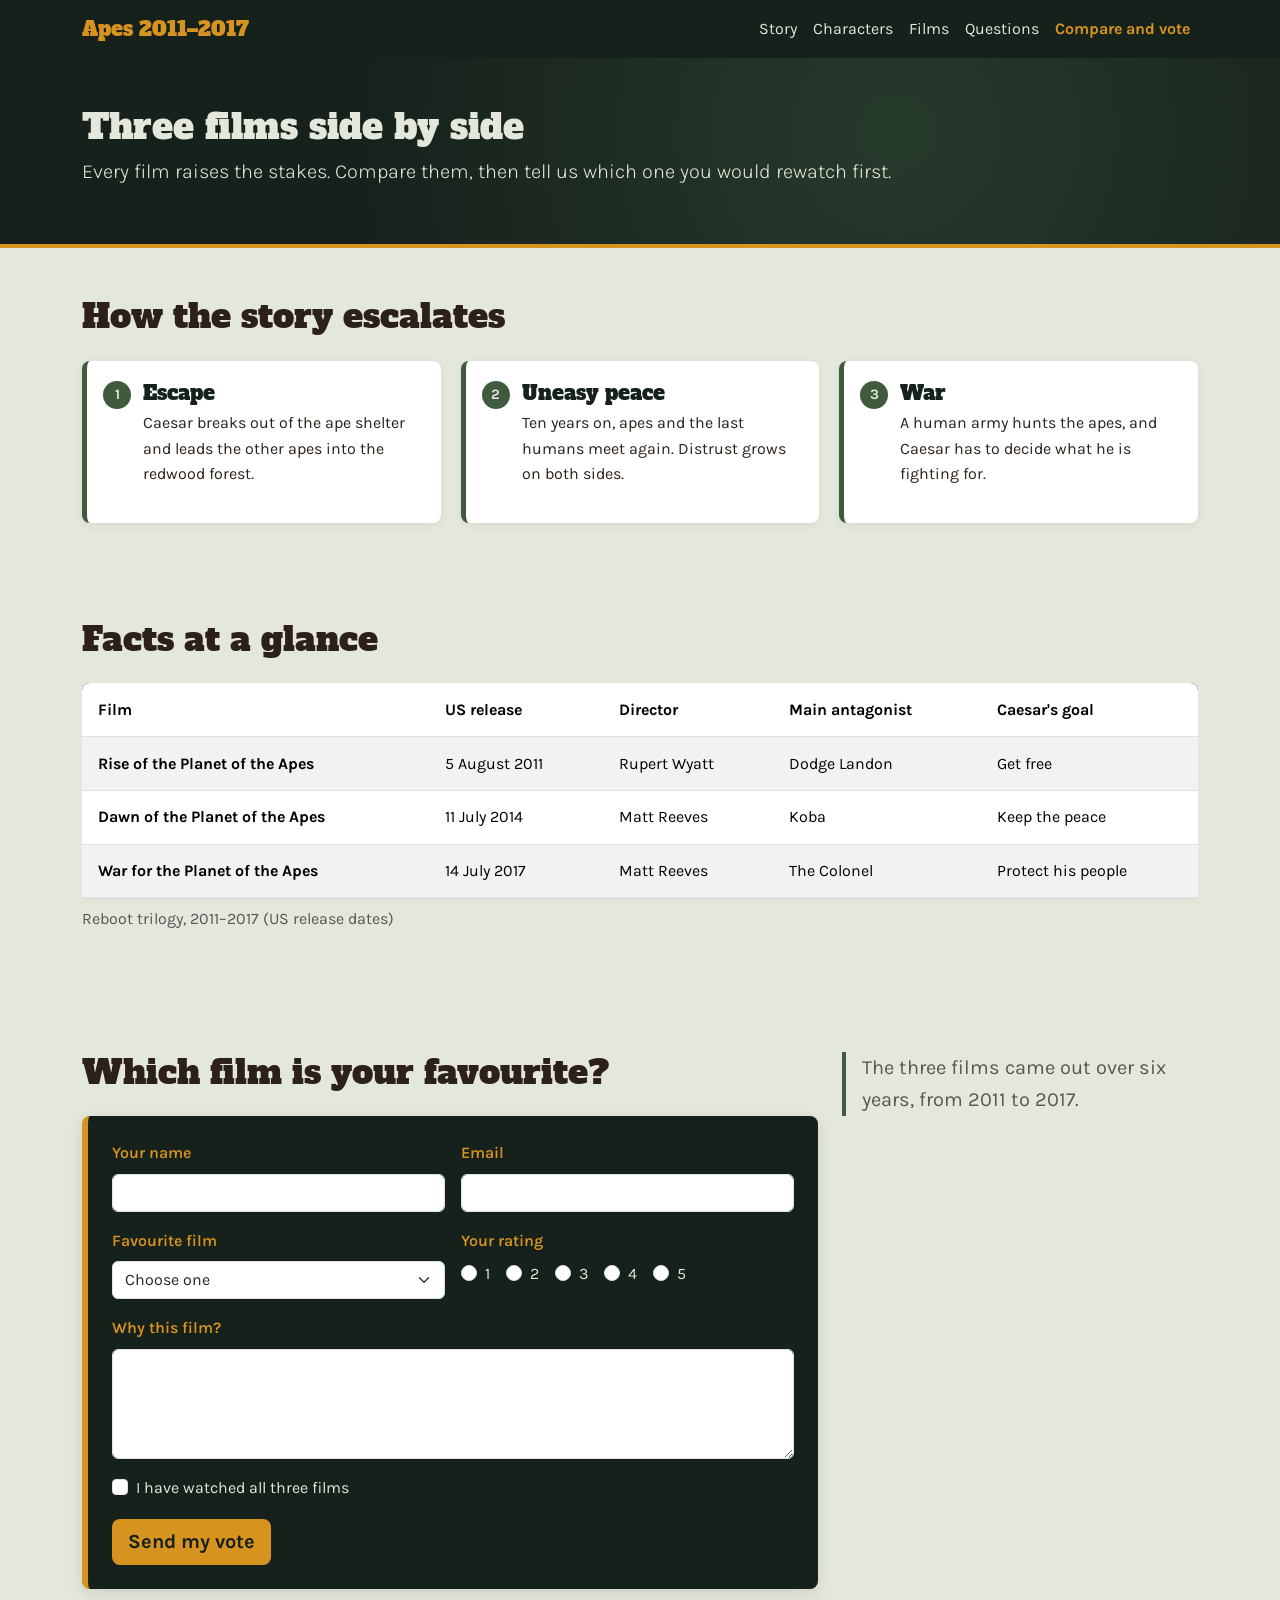
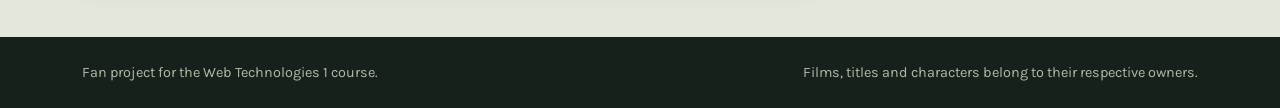
==== compare.html @ 51d6c403 "Add files via upload" ====
<!DOCTYPE html>
<html lang="en">
<head>
  <meta charset="UTF-8">
  <meta name="viewport" content="width=device-width, initial-scale=1">
  <title>Compare the films and vote | Apes 2011–2017</title>

  <link rel="preconnect" href="https://fonts.googleapis.com">
  <link rel="preconnect" href="https://fonts.gstatic.com" crossorigin>
  <link href="https://fonts.googleapis.com/css2?family=Alfa+Slab+One&family=Karla:wght@400;700&display=swap" rel="stylesheet">

  <link rel="stylesheet" href="https://cdn.jsdelivr.net/npm/bootstrap@5.3.8/dist/css/bootstrap.min.css">
  <link rel="stylesheet" href="style.css">
</head>
<body>

  <nav class="navbar navbar-expand-lg navbar-dark site-nav sticky-top">
    <div class="container">
      <a class="navbar-brand brand" href="index.html">Apes 2011–2017</a>
      <button class="navbar-toggler" type="button" data-bs-toggle="collapse" data-bs-target="#menu" aria-controls="menu" aria-expanded="false" aria-label="Open menu">
        <span class="navbar-toggler-icon"></span>
      </button>
      <div class="collapse navbar-collapse" id="menu">
        <ul class="navbar-nav ms-auto">
          <li class="nav-item"  ><a class="nav-link" href="index.html#story">Story</a></li>
          <li class="nav-item"><a class="nav-link" href="index.html#cast">Characters</a></li>
          <li class="nav-item"><a class="nav-link" href="index.html#films">Films</a></li>
          <li class="nav-item"><a class="nav-link" href="index.html#faq">Questions</a></li>
          <li class="nav-item"><a class="nav-link active" href="compare.html" aria-current="page">Compare and vote</a></li>
        </ul>
      </div>
    </div>
  </nav>

  <header class="page-head">
    <div class="container">
      <h1 class="page-title">Three films side by side</h1>
      <p class="lead mb-0">Every film raises the stakes. Compare them, then tell us which one you would rewatch first.</p>
    </div>
  </header>

  <main>
    <section class="py-5" id="escalation">
      <div class="container">
        <h2 class="section-title">How the story escalates</h2>
        <ol class="path">
          <li class="path-step">
            <h3 class="path-name">Escape</h3>
            <p>Caesar breaks out of the ape shelter and leads the other apes into the redwood forest.</p>
          </li>
          <li class="path-step">
            <h3 class="path-name">Uneasy peace</h3>
            <p>Ten years on, apes and the last humans meet again. Distrust grows on both sides.</p>
          </li>
          <li class="path-step">
            <h3 class="path-name">War</h3>
            <p>A human army hunts the apes, and Caesar has to decide what he is fighting for.</p>
          </li>
        </ol>
      </div>
    </section>

    <section class="py-5 table-section" id="facts">
      <div class="container">
        <h2 class="section-title">Facts at a glance</h2>
        <div class="table-responsive">
          <table class="table table-striped align-middle film-table">
            <caption>Reboot trilogy, 2011–2017 (US release dates)</caption>
            <thead>
              <tr>
                <th scope="col">Film</th>
                <th scope="col">US release</th>
                <th scope="col">Director</th>
                <th scope="col">Main antagonist</th>
                <th scope="col">Caesar's goal</th>
              </tr>
            </thead>
            <tbody>
              <tr>
                <th scope="row">Rise of the Planet of the Apes</th>
                <td>5 August 2011</td>
                <td>Rupert Wyatt</td>
                <td>Dodge Landon</td>
                <td>Get free</td>
              </tr>
              <tr>
                <th scope="row">Dawn of the Planet of the Apes</th>
                <td>11 July 2014</td>
                <td>Matt Reeves</td>
                <td>Koba</td>
                <td>Keep the peace</td>
              </tr>
              <tr>
                <th scope="row">War for the Planet of the Apes</th>
                <td>14 July 2017</td>
                <td>Matt Reeves</td>
                <td>The Colonel</td>
                <td>Protect his people</td>
              </tr>
            </tbody>
          </table>
        </div>
      </div>
    </section>

    <section class="py-5" id="vote">
      <div class="container">
        <div class="row">
          <div class="col-12 col-lg-8">
            <h2 class="section-title">Which film is your favourite?</h2>
            <form class="vote-form p-4" action="#" method="get">
              <div class="row g-3">
                <div class="col-12 col-md-6">
                  <label class="form-label" for="name">Your name</label>
                  <input class="form-control" type="text" id="name" name="name" required>
                </div>
                <div class="col-12 col-md-6">
                  <label class="form-label" for="email">Email</label>
                  <input class="form-control" type="email" id="email" name="email" required>
                </div>
                <div class="col-12 col-md-6">
                  <label class="form-label" for="film">Favourite film</label>
                  <select class="form-select" id="film" name="film" required>
                    <option value="" selected disabled>Choose one</option>
                    <option>Rise of the Planet of the Apes</option>
                    <option>Dawn of the Planet of the Apes</option>
                    <option>War for the Planet of the Apes</option>
                  </select>
                </div>
                <div class="col-12 col-md-6">
                  <span class="form-label d-block">Your rating</span>
                  <div class="d-flex flex-wrap gap-3">
                    <div class="form-check"><input class="form-check-input" type="radio" name="rating" id="r1" value="1" required><label class="form-check-label" for="r1">1</label></div>
                    <div class="form-check"><input class="form-check-input" type="radio" name="rating" id="r2" value="2"><label class="form-check-label" for="r2">2</label></div>
                    <div class="form-check"><input class="form-check-input" type="radio" name="rating" id="r3" value="3"><label class="form-check-label" for="r3">3</label></div>
                    <div class="form-check"><input class="form-check-input" type="radio" name="rating" id="r4" value="4"><label class="form-check-label" for="r4">4</label></div>
                    <div class="form-check"><input class="form-check-input" type="radio" name="rating" id="r5" value="5"><label class="form-check-label" for="r5">5</label></div>
                  </div>
                </div>
                <div class="col-12">
                  <label class="form-label" for="comment">Why this film?</label>
                  <textarea class="form-control" id="comment" name="comment" rows="4"></textarea>
                </div>
                <div class="col-12">
                  <div class="form-check">
                    <input class="form-check-input" type="checkbox" id="seen" name="seen" required>
                    <label class="form-check-label" for="seen">I have watched all three films</label>
                  </div>
                </div>
                <div class="col-12">
                  <button class="btn btn-ember btn-lg" type="submit">Send my vote</button>
                </div>
              </div>
            </form>
          </div>
          <div class="col-lg-4 d-none d-lg-block">
            <p class="pullquote">The three films came out over six years, from 2011 to 2017.</p>
          </div>
        </div>
      </div>
    </section>
  </main>

  <footer class="site-footer py-4">
    <div class="container d-flex flex-column flex-md-row justify-content-between gap-2">
      <span>Fan project for the Web Technologies 1 course.</span>
      <span>Films, titles and characters belong to their respective owners.</span>
    </div>
  </footer>

  <script src="https://cdn.jsdelivr.net/npm/bootstrap@5.3.8/dist/js/bootstrap.bundle.min.js"></script>
</body>
</html>
---- style.css ----
:root {
  --forest: #16211b;
  --moss: #3f5a3c;
  --fog: #e4e7dc;
  --bark: #2b2118;
  --amber: #d6931f;
  --eye-green: #8fb339;
  --ash: #55594f;
  --nav-height: 4rem;

}

html {
  scroll-padding-top: var(--nav-height);
}

body {
  font-family: "Karla", sans-serif;
  background: var(--fog);
  color: var(--bark);
  line-height: 1.6;
} 

h1, h2, h3, .brand {
  font-family: "Alfa Slab One", serif;
  font-weight: 400;
}

img { max-width: 100%; height: auto; }

.section-title {
  font-size: 1.75rem;
  margin-bottom: 1.5rem;
}

.site-nav { background: var(--forest); }
.site-nav .brand { color: var(--amber); font-size: 1.25rem; }
.site-nav .nav-link { color: var(--fog); }
.site-nav .nav-link:hover { color: var(--amber); }
.site-nav .nav-link.active { color: var(--amber) !important; font-weight: 700; }

.hero {
  background: radial-gradient(circle at 70% 40%, #263a2c 0%, var(--forest) 60%);
  color: var(--fog);
  padding: 3rem 0 4rem;
}
.hero-title { font-size: 2rem; line-height: 1.2; }
.hero-lead { color: #c9cfbd; max-width: 34rem; }

.btn-ember {
  background: var(--amber);
  color: var(--forest);
  border: 0;
  font-weight: 700;
}
.btn-ember:hover { background: #ecab3a; color: var(--forest); }

.eyes {
  display: inline-flex;
  gap: 1.25rem;
  padding: 1.5rem 0;
}
html {
  scroll-padding-top: 76px;
}
@media (prefers-reduced-motion: no-preference) {
  html { scroll-behavior: smooth; }
}
.eye {
  width: 70px;
  height: 70px;
  border-radius: 50%;
  background: radial-gradient(circle, #0c120e 0 22%, var(--eye-green) 24% 58%, #4b5a1c 62% 100%);
  box-shadow: 0 0 40px rgba(143, 179, 57, 0.45);
  animation: open-eye 1.6s ease-out 0.3s both;
}
@keyframes open-eye {
  from { transform: scaleY(0.04); opacity: 0.2; }
  to   { transform: scaleY(1); opacity: 1; }
}
@media (prefers-reduced-motion: reduce) {
  .eye { animation: none; }
}

.facts {
  background: var(--forest);
  color: var(--fog);
  border-radius: 6px;
  border-left: 6px solid var(--amber);
}
.facts-title { font-size: 1.2rem; margin-bottom: 1rem; color: var(--amber); }
.facts .border-bottom { border-color: rgba(228, 231, 220, 0.25) !important; }

.pullquote {
  border-left: 4px solid var(--moss);
  padding-left: 1rem;
  font-size: 1.25rem;
  color: var(--ash);
}

.cast {
  background: var(--bark);
  color: var(--fog);
  padding: 2.5rem 1rem;
}
.cast-heading {
  font-size: 1.6rem;
  text-align: center;
  margin: 0 0 0.5rem;
}
.cast-intro {
  text-align: center;
  color: #bfc4b3;
  margin: 0 0 1.5rem;
}
.cast-list {
  display: grid;
  grid-template-columns: 1fr;
  gap: 1rem;
}
.cast-item {
  background: rgba(228, 231, 220, 0.07);
  border-top: 4px solid var(--amber);
  padding: 1rem 1.25rem;
}
.cast-name { font-size: 1.3rem; margin: 0; }
.cast-actor { color: var(--eye-green); font-weight: 700; margin: 0.25rem 0 0.5rem; }
.cast-text { margin: 0; }

@media (min-width: 768px) {
  .cast { padding: 3.5rem 2rem; }
  .cast-list { grid-template-columns: repeat(2, 1fr); gap: 1.5rem; }
}

@media (min-width: 992px) {
  .cast { padding: 4.5rem 8vw; }
  .cast-heading { font-size: 2.6rem; text-align: left; }
  .cast-intro { text-align: left; }
  .cast-list { grid-template-columns: repeat(3, 1fr); gap: 2rem; }
}

.film-card {
  border: 0;
  background: #f5f6ef;
  border-radius: 6px;
  overflow: hidden;
}
.film-art {
  height: 200px;
  background-size: cover;
  background-position: top center;
}
.art-rise { background-image: url("images/rise.jpeg"), linear-gradient(135deg, #3f5a3c, #16211b); }
.art-dawn { background-image: url("images/dawn.jpg"), linear-gradient(135deg, #5b6b4a, #1b2a22); }
.art-war  { background-image: url("images/war.webp"),  linear-gradient(135deg, #6a6f73, #20262a); }
.film-meta { color: var(--ash); font-weight: 700; font-size: 0.9rem; }

.accordion-button:not(.collapsed) {
  background: var(--forest);
  color: var(--amber);
}
.accordion-button:focus { box-shadow: 0 0 0 0.2rem rgba(214, 147, 31, 0.4); }

.site-footer { background: var(--forest); color: #b4baa8; font-size: 0.9rem; }

@media (min-width: 768px) {
  .hero { padding: 4.5rem 0 5rem; }
  .hero-title { font-size: 2.6rem; }
  .section-title { font-size: 2.1rem; }
}
@media (min-width: 992px) {
  .hero-title { font-size: 3.1rem; }
  .eye { width: 110px; height: 110px; }
}

.page-head {
  background: radial-gradient(circle at 70% 40%, #263a2c 0%, var(--forest) 60%);
  color: var(--fog);
  padding: 3rem 0 3.5rem;
  border-bottom: 4px solid var(--amber);
}
.page-title {
  font-size: 2.2rem;
  margin-bottom: 0.5rem;
  color: var(--fog);
}

.path {
  list-style: none;
  counter-reset: step-counter;
  display: grid;
  grid-template-columns: 1fr;
  gap: 1.25rem;
  padding: 0;
  margin: 0;
}
.path-step {
  position: relative;
  background: #ffffff;
  padding: 1.25rem 1.5rem 1.25rem 3.5rem;
  border-radius: 8px;
  border-left: 5px solid var(--moss);
  box-shadow: 0 2px 8px rgba(0, 0, 0, 0.06);
}
.path-step::before {
  counter-increment: step-counter;
  content: counter(step-counter);
  position: absolute;
  left: 1rem;
  top: 1.25rem;
  width: 1.75rem;
  height: 1.75rem;
  background: var(--moss);
  color: var(--fog);
  border-radius: 50%;
  display: flex;
  align-items: center;
  justify-content: center;
  font-size: 0.9rem;
  font-weight: bold;
}
.path-name {
  font-size: 1.25rem;
  color: var(--forest);
  margin-bottom: 0.35rem;
}

@media (min-width: 768px) {
  .path {
    grid-template-columns: repeat(3, 1fr);
  }
}

.table-section .table {
  background: #ffffff;
  border-radius: 8px;
  overflow: hidden;
  box-shadow: 0 2px 10px rgba(0, 0, 0, 0.05);
}
.film-table thead {
  background: var(--forest);
  color: var(--fog);
}
.film-table th, .film-table td {
  padding: 0.85rem 1rem;
}

.vote-form {
  background: var(--forest);
  color: var(--fog);
  border-radius: 8px;
  border-left: 6px solid var(--amber);
  box-shadow: 0 4px 16px rgba(0, 0, 0, 0.1);
}
.vote-form .form-label {
  color: var(--amber);
  font-weight: 600;
}
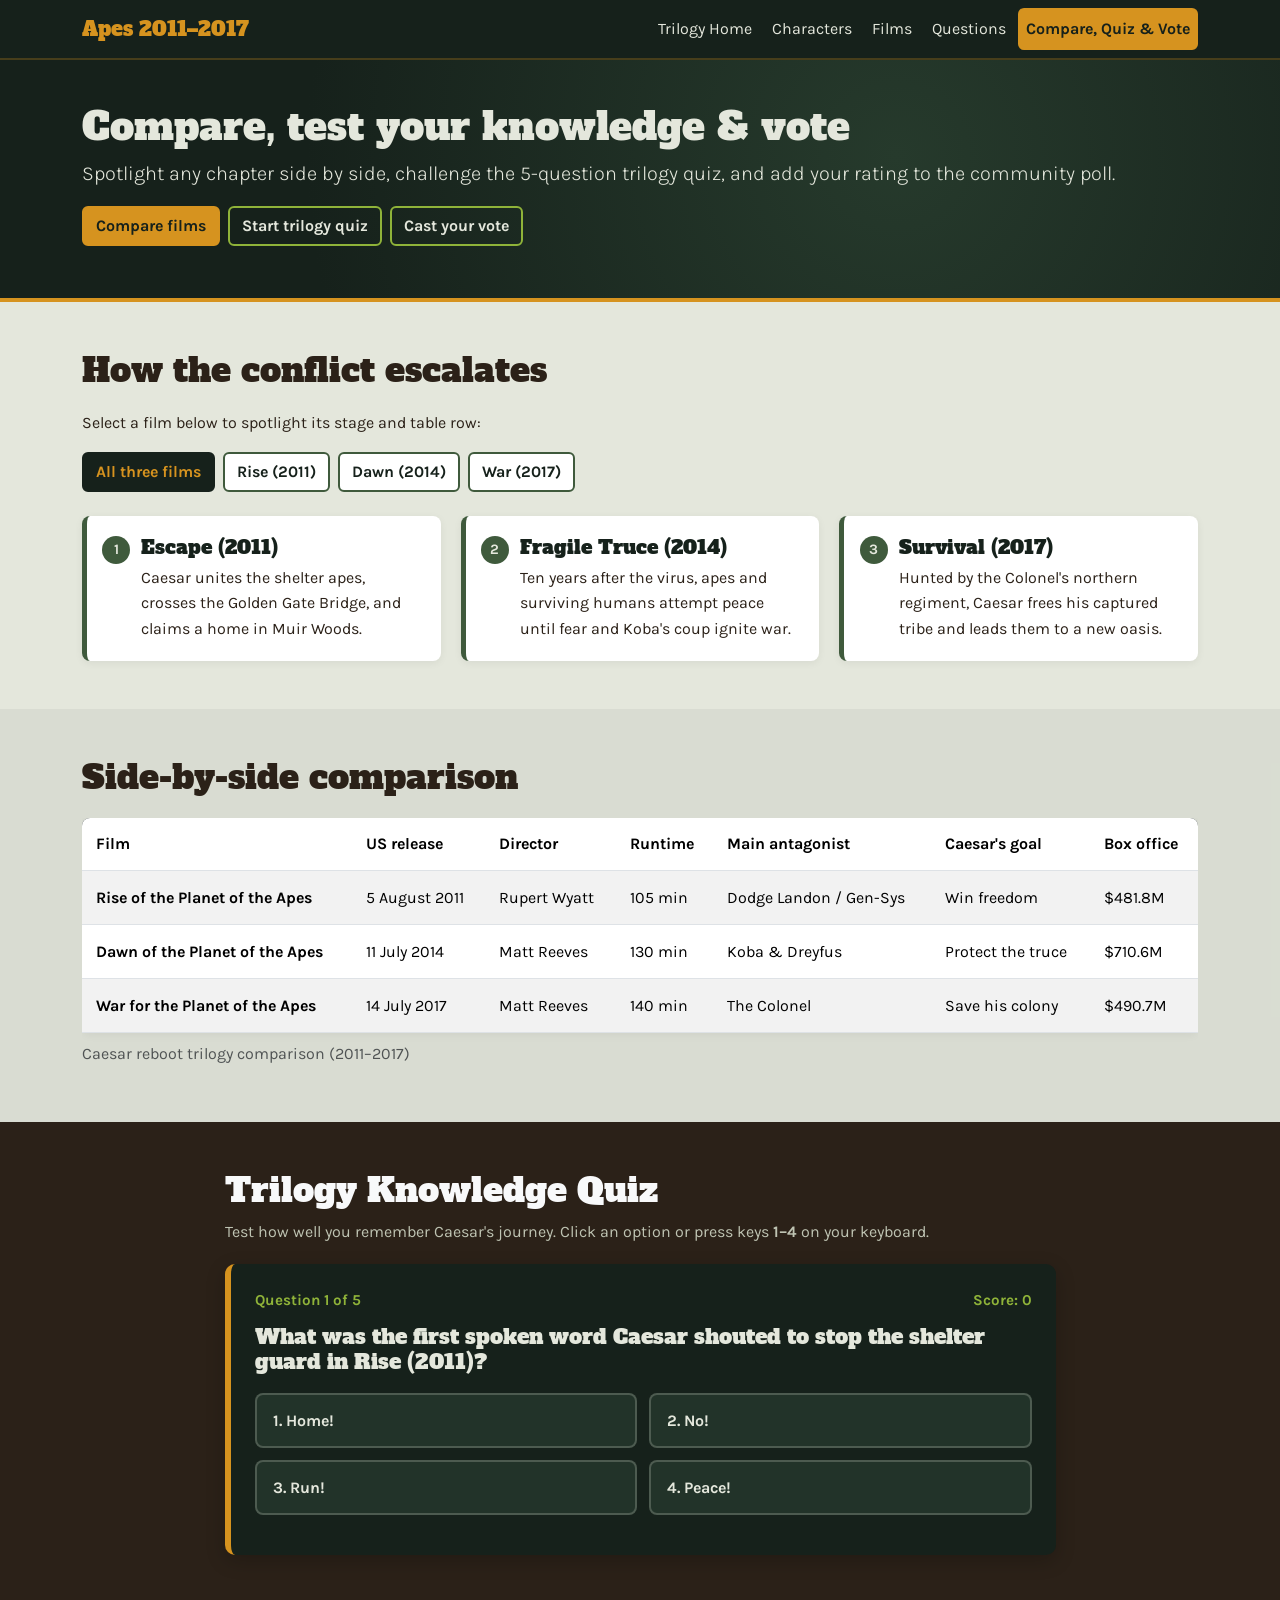
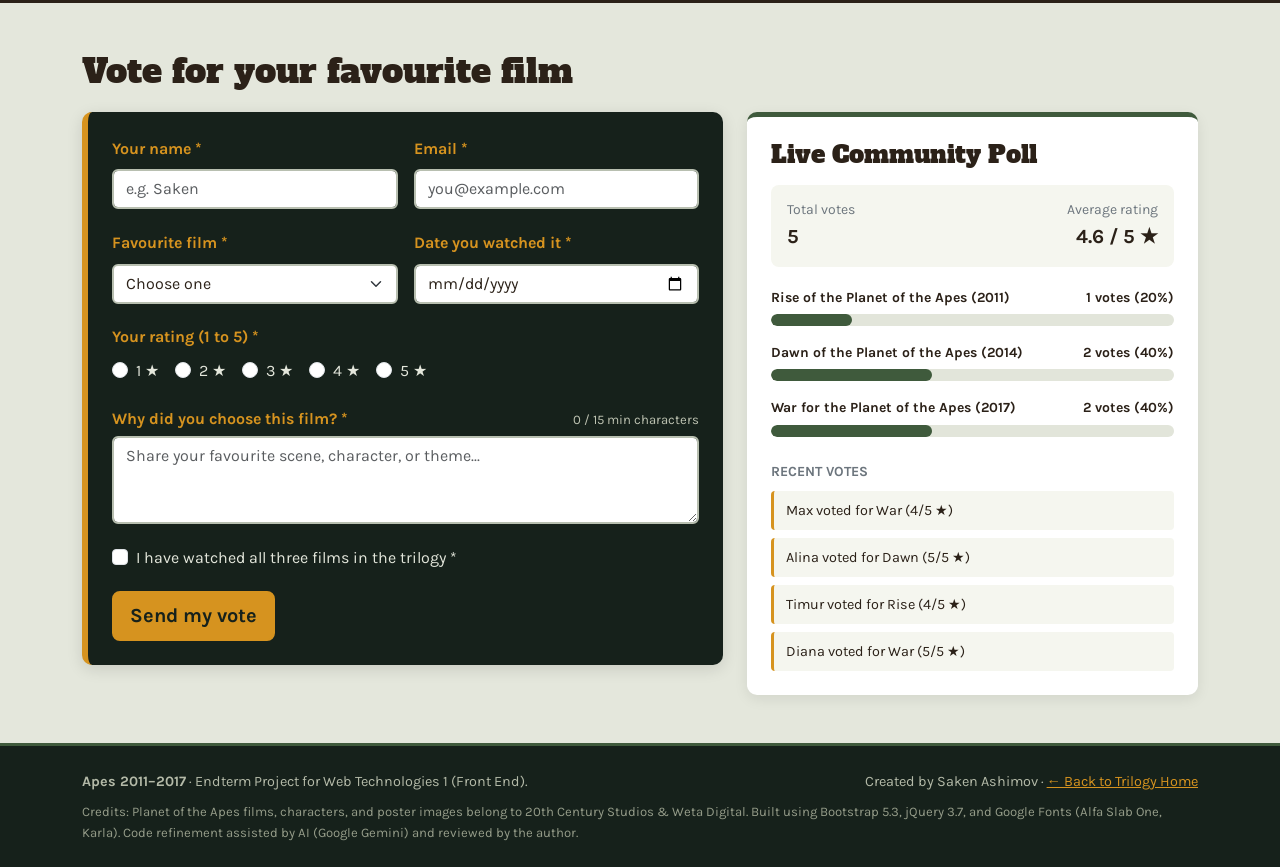
==== commit 9f8f3ba3: "Add trilogy quiz, Bootstrap form validation and live community poll" ====
--- a/compare.html
+++ b/compare.html
@@ -3,30 +3,30 @@
 <head>
   <meta charset="UTF-8">
   <meta name="viewport" content="width=device-width, initial-scale=1">
-  <title>Compare the films and vote | Apes 2011–2017</title>
+  <title>Compare, Quiz &amp; Vote | Apes 2011–2017</title>
 
   <link rel="preconnect" href="https://fonts.googleapis.com">
   <link rel="preconnect" href="https://fonts.gstatic.com" crossorigin>
   <link href="https://fonts.googleapis.com/css2?family=Alfa+Slab+One&family=Karla:wght@400;700&display=swap" rel="stylesheet">
 
   <link rel="stylesheet" href="https://cdn.jsdelivr.net/npm/bootstrap@5.3.8/dist/css/bootstrap.min.css">
-  <link rel="stylesheet" href="style.css">
+  <link rel="stylesheet" href="css/style.css">
 </head>
 <body>
 
   <nav class="navbar navbar-expand-lg navbar-dark site-nav sticky-top">
     <div class="container">
       <a class="navbar-brand brand" href="index.html">Apes 2011–2017</a>
-      <button class="navbar-toggler" type="button" data-bs-toggle="collapse" data-bs-target="#menu" aria-controls="menu" aria-expanded="false" aria-label="Open menu">
+      <button class="navbar-toggler" type="button" data-bs-toggle="collapse" data-bs-target="#menu" aria-controls="menu" aria-expanded="false" aria-label="Open navigation menu">
         <span class="navbar-toggler-icon"></span>
       </button>
       <div class="collapse navbar-collapse" id="menu">
-        <ul class="navbar-nav ms-auto">
-          <li class="nav-item"  ><a class="nav-link" href="index.html#story">Story</a></li>
+        <ul class="navbar-nav ms-auto gap-lg-1">
+          <li class="nav-item"><a class="nav-link" href="index.html">Trilogy Home</a></li>
           <li class="nav-item"><a class="nav-link" href="index.html#cast">Characters</a></li>
           <li class="nav-item"><a class="nav-link" href="index.html#films">Films</a></li>
           <li class="nav-item"><a class="nav-link" href="index.html#faq">Questions</a></li>
-          <li class="nav-item"><a class="nav-link active" href="compare.html" aria-current="page">Compare and vote</a></li>
+          <li class="nav-item"><a class="nav-link active" href="compare.html" aria-current="page">Compare, Quiz &amp; Vote</a></li>
         </ul>
       </div>
     </div>
@@ -34,27 +34,41 @@
 
   <header class="page-head">
     <div class="container">
-      <h1 class="page-title">Three films side by side</h1>
-      <p class="lead mb-0">Every film raises the stakes. Compare them, then tell us which one you would rewatch first.</p>
+      <h1 class="page-title">Compare, test your knowledge &amp; vote</h1>
+      <p class="lead mb-3">Spotlight any chapter side by side, challenge the 5-question trilogy quiz, and add your rating to the community poll.</p>
+      <div class="d-flex flex-wrap gap-2">
+        <a href="#escalation" class="btn btn-ember">Compare films</a>
+        <a href="#quiz" class="btn btn-moss-outline">Start trilogy quiz</a>
+        <a href="#vote" class="btn btn-moss-outline">Cast your vote</a>
+      </div>
     </div>
   </header>
 
   <main>
     <section class="py-5" id="escalation">
       <div class="container">
-        <h2 class="section-title">How the story escalates</h2>
+        <h2 class="section-title">How the conflict escalates</h2>
+        <p class="mb-3">Select a film below to spotlight its stage and table row:</p>
+
+        <div class="spotlight-bar" role="group" aria-label="Spotlight a film across the page">
+          <button type="button" class="btn btn-bark-outline active spotlight-btn" data-film="all">All three films</button>
+          <button type="button" class="btn btn-bark-outline spotlight-btn" data-film="Rise">Rise (2011)</button>
+          <button type="button" class="btn btn-bark-outline spotlight-btn" data-film="Dawn">Dawn (2014)</button>
+          <button type="button" class="btn btn-bark-outline spotlight-btn" data-film="War">War (2017)</button>
+        </div>
+
         <ol class="path">
-          <li class="path-step">
-            <h3 class="path-name">Escape</h3>
-            <p>Caesar breaks out of the ape shelter and leads the other apes into the redwood forest.</p>
+          <li class="path-step" data-film="Rise">
+            <h3 class="path-name">Escape (2011)</h3>
+            <p class="mb-0">Caesar unites the shelter apes, crosses the Golden Gate Bridge, and claims a home in Muir Woods.</p>
           </li>
-          <li class="path-step">
-            <h3 class="path-name">Uneasy peace</h3>
-            <p>Ten years on, apes and the last humans meet again. Distrust grows on both sides.</p>
+          <li class="path-step" data-film="Dawn">
+            <h3 class="path-name">Fragile Truce (2014)</h3>
+            <p class="mb-0">Ten years after the virus, apes and surviving humans attempt peace until fear and Koba's coup ignite war.</p>
           </li>
-          <li class="path-step">
-            <h3 class="path-name">War</h3>
-            <p>A human army hunts the apes, and Caesar has to decide what he is fighting for.</p>
+          <li class="path-step" data-film="War">
+            <h3 class="path-name">Survival (2017)</h3>
+            <p class="mb-0">Hunted by the Colonel's northern regiment, Caesar frees his captured tribe and leads them to a new oasis.</p>
           </li>
         </ol>
       </div>
@@ -62,40 +76,48 @@
 
     <section class="py-5 table-section" id="facts">
       <div class="container">
-        <h2 class="section-title">Facts at a glance</h2>
+        <h2 class="section-title">Side-by-side comparison</h2>
         <div class="table-responsive">
-          <table class="table table-striped align-middle film-table">
-            <caption>Reboot trilogy, 2011–2017 (US release dates)</caption>
+          <table class="table table-striped align-middle film-table mb-0">
+            <caption>Caesar reboot trilogy comparison (2011–2017)</caption>
             <thead>
               <tr>
                 <th scope="col">Film</th>
                 <th scope="col">US release</th>
                 <th scope="col">Director</th>
+                <th scope="col">Runtime</th>
                 <th scope="col">Main antagonist</th>
                 <th scope="col">Caesar's goal</th>
+                <th scope="col">Box office</th>
               </tr>
             </thead>
             <tbody>
-              <tr>
+              <tr data-film="Rise">
                 <th scope="row">Rise of the Planet of the Apes</th>
                 <td>5 August 2011</td>
                 <td>Rupert Wyatt</td>
-                <td>Dodge Landon</td>
-                <td>Get free</td>
+                <td>105 min</td>
+                <td>Dodge Landon / Gen-Sys</td>
+                <td>Win freedom</td>
+                <td>$481.8M</td>
               </tr>
-              <tr>
+              <tr data-film="Dawn">
                 <th scope="row">Dawn of the Planet of the Apes</th>
                 <td>11 July 2014</td>
                 <td>Matt Reeves</td>
-                <td>Koba</td>
-                <td>Keep the peace</td>
+                <td>130 min</td>
+                <td>Koba &amp; Dreyfus</td>
+                <td>Protect the truce</td>
+                <td>$710.6M</td>
               </tr>
-              <tr>
+              <tr data-film="War">
                 <th scope="row">War for the Planet of the Apes</th>
                 <td>14 July 2017</td>
                 <td>Matt Reeves</td>
+                <td>140 min</td>
                 <td>The Colonel</td>
-                <td>Protect his people</td>
+                <td>Save his colony</td>
+                <td>$490.7M</td>
               </tr>
             </tbody>
           </table>
@@ -103,58 +125,178 @@
       </div>
     </section>
 
+    <section class="py-5 quiz-section" id="quiz">
+      <div class="container">
+        <div class="row justify-content-center">
+          <div class="col-12 col-lg-9">
+            <h2 class="section-title text-light mb-2">Trilogy Knowledge Quiz</h2>
+            <p class="cast-intro">Test how well you remember Caesar's journey. Click an option or press keys <strong>1–4</strong> on your keyboard.</p>
+
+            <div class="quiz-card">
+              <div id="quiz-play">
+                <div class="quiz-meta">
+                  <span id="quiz-progress">Question 1 of 5</span>
+                  <span id="quiz-score-live">Score: 0</span>
+                </div>
+
+                <h3 id="quiz-question" class="quiz-question">Loading question...</h3>
+                <div id="quiz-options" class="quiz-options"></div>
+
+                <div id="quiz-feedback" class="quiz-feedback hidden"></div>
+
+                <div class="mt-3">
+                  <button type="button" id="quiz-next" class="btn btn-ember hidden">Next question →</button>
+                </div>
+              </div>
+
+              <div id="quiz-result" class="hidden text-center py-3">
+                <h3 id="quiz-final-score" class="h4 text-warning mb-2">You scored 0 out of 5</h3>
+                <p id="quiz-final-rank" class="lead text-light mb-4"></p>
+                <button type="button" id="quiz-restart" class="btn btn-ember btn-lg">Take the quiz again</button>
+              </div>
+            </div>
+          </div>
+        </div>
+      </div>
+    </section>
+
     <section class="py-5" id="vote">
       <div class="container">
-        <div class="row">
-          <div class="col-12 col-lg-8">
-            <h2 class="section-title">Which film is your favourite?</h2>
-            <form class="vote-form p-4" action="#" method="get">
+        <h2 class="section-title">Vote for your favourite film</h2>
+        <div class="row g-4 align-items-start">
+          <div class="col-12 col-lg-7">
+            <div id="vote-success" class="success-banner" role="status"></div>
+
+            <form id="vote-form" class="vote-form p-4" novalidate>
               <div class="row g-3">
                 <div class="col-12 col-md-6">
-                  <label class="form-label" for="name">Your name</label>
-                  <input class="form-control" type="text" id="name" name="name" required>
-                </div>
+                  <label class="form-label" for="voter-name">Your name *</label>
+                  <input class="form-control" type="text" id="voter-name" name="name" placeholder="e.g. Saken" required>
+                  <p class="error-text" id="err-name"></p>
+                </div>
+
                 <div class="col-12 col-md-6">
-                  <label class="form-label" for="email">Email</label>
-                  <input class="form-control" type="email" id="email" name="email" required>
-                </div>
+                  <label class="form-label" for="voter-email">Email *</label>
+                  <input class="form-control" type="email" id="voter-email" name="email" placeholder="you@example.com" required>
+                  <p class="error-text" id="err-email"></p>
+                </div>
+
                 <div class="col-12 col-md-6">
-                  <label class="form-label" for="film">Favourite film</label>
-                  <select class="form-select" id="film" name="film" required>
-                    <option value="" selected disabled>Choose one</option>
-                    <option>Rise of the Planet of the Apes</option>
-                    <option>Dawn of the Planet of the Apes</option>
-                    <option>War for the Planet of the Apes</option>
+                  <label class="form-label" for="voter-film">Favourite film *</label>
+                  <select class="form-select" id="voter-film" name="film" required>
+                    <option value="" selected>Choose one</option>
+                    <option value="Rise">Rise of the Planet of the Apes (2011)</option>
+                    <option value="Dawn">Dawn of the Planet of the Apes (2014)</option>
+                    <option value="War">War for the Planet of the Apes (2017)</option>
                   </select>
-                </div>
+                  <p class="error-text" id="err-film"></p>
+                </div>
+
                 <div class="col-12 col-md-6">
-                  <span class="form-label d-block">Your rating</span>
+                  <label class="form-label" for="voter-date">Date you watched it *</label>
+                  <input class="form-control" type="date" id="voter-date" name="watchDate" required>
+                  <p class="error-text" id="err-date"></p>
+                </div>
+
+                <div class="col-12">
+                  <span class="form-label d-block">Your rating (1 to 5) *</span>
                   <div class="d-flex flex-wrap gap-3">
-                    <div class="form-check"><input class="form-check-input" type="radio" name="rating" id="r1" value="1" required><label class="form-check-label" for="r1">1</label></div>
-                    <div class="form-check"><input class="form-check-input" type="radio" name="rating" id="r2" value="2"><label class="form-check-label" for="r2">2</label></div>
-                    <div class="form-check"><input class="form-check-input" type="radio" name="rating" id="r3" value="3"><label class="form-check-label" for="r3">3</label></div>
-                    <div class="form-check"><input class="form-check-input" type="radio" name="rating" id="r4" value="4"><label class="form-check-label" for="r4">4</label></div>
-                    <div class="form-check"><input class="form-check-input" type="radio" name="rating" id="r5" value="5"><label class="form-check-label" for="r5">5</label></div>
+                    <div class="form-check">
+                      <input class="form-check-input" type="radio" name="rating" id="r1" value="1">
+                      <label class="form-check-label" for="r1">1 ★</label>
+                    </div>
+                    <div class="form-check">
+                      <input class="form-check-input" type="radio" name="rating" id="r2" value="2">
+                      <label class="form-check-label" for="r2">2 ★</label>
+                    </div>
+                    <div class="form-check">
+                      <input class="form-check-input" type="radio" name="rating" id="r3" value="3">
+                      <label class="form-check-label" for="r3">3 ★</label>
+                    </div>
+                    <div class="form-check">
+                      <input class="form-check-input" type="radio" name="rating" id="r4" value="4">
+                      <label class="form-check-label" for="r4">4 ★</label>
+                    </div>
+                    <div class="form-check">
+                      <input class="form-check-input" type="radio" name="rating" id="r5" value="5">
+                      <label class="form-check-label" for="r5">5 ★</label>
+                    </div>
                   </div>
-                </div>
+                  <p class="error-text" id="err-rating"></p>
+                </div>
+
                 <div class="col-12">
-                  <label class="form-label" for="comment">Why this film?</label>
-                  <textarea class="form-control" id="comment" name="comment" rows="4"></textarea>
-                </div>
+                  <div class="d-flex flex-wrap justify-content-between align-items-baseline gap-1">
+                    <label class="form-label mb-1" for="voter-comment">Why did you choose this film? *</label>
+                    <span id="comment-count" class="char-hint">0 / 15 min characters</span>
+                  </div>
+                  <textarea class="form-control" id="voter-comment" name="comment" rows="3" placeholder="Share your favourite scene, character, or theme..."></textarea>
+                  <p class="error-text" id="err-comment"></p>
+                </div>
+
                 <div class="col-12">
                   <div class="form-check">
-                    <input class="form-check-input" type="checkbox" id="seen" name="seen" required>
-                    <label class="form-check-label" for="seen">I have watched all three films</label>
+                    <input class="form-check-input" type="checkbox" id="voter-seen" name="seen">
+                    <label class="form-check-label" for="voter-seen">I have watched all three films in the trilogy *</label>
                   </div>
-                </div>
+                  <p class="error-text" id="err-seen"></p>
+                </div>
+
                 <div class="col-12">
                   <button class="btn btn-ember btn-lg" type="submit">Send my vote</button>
                 </div>
               </div>
             </form>
           </div>
-          <div class="col-lg-4 d-none d-lg-block">
-            <p class="pullquote">The three films came out over six years, from 2011 to 2017.</p>
+
+          <div class="col-12 col-lg-5">
+            <aside class="poll-panel">
+              <h3 class="h4 mb-3">Live Community Poll</h3>
+
+              <div class="poll-summary">
+                <div>
+                  <span class="d-block small text-secondary">Total votes</span>
+                  <strong id="poll-total" class="fs-5">5</strong>
+                </div>
+                <div class="text-end">
+                  <span class="d-block small text-secondary">Average rating</span>
+                  <strong id="poll-avg" class="fs-5">4.6 / 5 ★</strong>
+                </div>
+              </div>
+
+              <div class="mb-3">
+                <div class="d-flex flex-wrap justify-content-between gap-1 small fw-bold">
+                  <span>Rise of the Planet of the Apes (2011)</span>
+                  <span id="pct-rise">1 vote (20%)</span>
+                </div>
+                <div class="poll-bar-track">
+                  <div id="bar-rise" class="poll-bar-fill" style="width: 20%;"></div>
+                </div>
+              </div>
+
+              <div class="mb-3">
+                <div class="d-flex flex-wrap justify-content-between gap-1 small fw-bold">
+                  <span>Dawn of the Planet of the Apes (2014)</span>
+                  <span id="pct-dawn">2 votes (40%)</span>
+                </div>
+                <div class="poll-bar-track">
+                  <div id="bar-dawn" class="poll-bar-fill" style="width: 40%;"></div>
+                </div>
+              </div>
+
+              <div class="mb-4">
+                <div class="d-flex flex-wrap justify-content-between gap-1 small fw-bold">
+                  <span>War for the Planet of the Apes (2017)</span>
+                  <span id="pct-war">2 votes (40%)</span>
+                </div>
+                <div class="poll-bar-track">
+                  <div id="bar-war" class="poll-bar-fill" style="width: 40%;"></div>
+                </div>
+              </div>
+
+              <p class="fw-bold small text-uppercase text-secondary mb-2">Recent votes</p>
+              <ul id="poll-recent" class="poll-recent"></ul>
+            </aside>
           </div>
         </div>
       </div>
@@ -162,12 +304,23 @@
   </main>
 
   <footer class="site-footer py-4">
-    <div class="container d-flex flex-column flex-md-row justify-content-between gap-2">
-      <span>Fan project for the Web Technologies 1 course.</span>
-      <span>Films, titles and characters belong to their respective owners.</span>
+    <div class="container">
+      <div class="d-flex flex-column flex-md-row justify-content-between gap-2 mb-2">
+        <span><strong>Apes 2011–2017</strong> · Endterm Project for Web Technologies 1 (Front End).</span>
+        <span>Created by Saken Ashimov · <a href="index.html">← Back to Trilogy Home</a></span>
+      </div>
+      <p class="footer-credits mb-0">
+        Credits: Planet of the Apes films, characters, and poster images belong to 20th Century Studios &amp; Weta Digital. Built using Bootstrap 5.3, jQuery 3.7, and Google Fonts (Alfa Slab One, Karla). Code refinement assisted by AI (Google Gemini) and reviewed by the author.
+      </p>
     </div>
   </footer>
 
+  <button type="button" id="back-to-top" class="back-to-top" aria-label="Scroll back to top">↑ Top</button>
+
+  <script src="https://code.jquery.com/jquery-3.7.1.min.js"></script>
   <script src="https://cdn.jsdelivr.net/npm/bootstrap@5.3.8/dist/js/bootstrap.bundle.min.js"></script>
+  <script src="js/quiz.js"></script>
+  <script src="js/vote.js"></script>
+  <script src="js/effects.js"></script>
 </body>
 </html>
--- a/css/style.css
+++ b/css/style.css
@@ -0,0 +1,854 @@
+:root {
+  --forest: #16211b;
+  --forest-light: #223329;
+  --moss: #3f5a3c;
+  --fog: #e4e7dc;
+  --card-bg: #f5f6ef;
+  --bark: #2b2118;
+  --amber: #d6931f;
+  --amber-hover: #ecab3a;
+  --eye-green: #8fb339;
+  --ash: #55594f;
+  --error: #ff6b6b;
+}
+
+* {
+  box-sizing: border-box;
+}
+
+html {
+  scroll-padding-top: 76px;
+}
+
+body {
+  font-family: "Karla", sans-serif;
+  background: var(--fog);
+  color: var(--bark);
+  line-height: 1.6;
+  margin: 0;
+  overflow-x: hidden;
+}
+
+h1, h2, h3, .brand {
+  font-family: "Alfa Slab One", serif;
+  font-weight: 400;
+}
+
+img {
+  max-width: 100%;
+  height: auto;
+}
+
+.hidden {
+  display: none !important;
+}
+
+/* Visible keyboard focus for accessibility (Tab key) */
+a:focus-visible,
+button:focus-visible,
+input:focus-visible,
+select:focus-visible,
+textarea:focus-visible {
+  outline: 3px solid var(--amber) !important;
+  outline-offset: 2px;
+}
+
+.section-title {
+  font-size: 1.75rem;
+  margin-bottom: 1.25rem;
+}
+
+/* Navigation bar */
+.site-nav {
+  background: var(--forest);
+  border-bottom: 2px solid rgba(214, 147, 31, 0.25);
+}
+
+.site-nav .brand {
+  color: var(--amber);
+  font-size: 1.25rem;
+}
+
+.site-nav .nav-link {
+  color: var(--fog);
+  padding: 0.5rem 0.85rem;
+  border-radius: 6px;
+  transition: color 0.2s ease, background-color 0.2s ease;
+}
+
+.site-nav .nav-link:hover {
+  color: var(--amber);
+}
+
+.site-nav .nav-link.active {
+  color: var(--forest) !important;
+  background: var(--amber);
+  font-weight: 700;
+}
+
+/* Custom buttons (no default Bootstrap look) */
+.btn-ember {
+  background: var(--amber);
+  color: var(--forest);
+  border: 2px solid var(--amber);
+  font-weight: 700;
+  transition: background-color 0.2s ease, transform 0.15s ease;
+}
+
+.btn-ember:hover {
+  background: var(--amber-hover);
+  border-color: var(--amber-hover);
+  color: var(--forest);
+}
+
+.btn-moss-outline {
+  background: transparent;
+  color: var(--fog);
+  border: 2px solid var(--eye-green);
+  font-weight: 700;
+  transition: background-color 0.2s ease, color 0.2s ease;
+}
+
+.btn-moss-outline:hover {
+  background: var(--eye-green);
+  color: var(--forest);
+}
+
+.btn-bark-outline {
+  background: #ffffff;
+  color: var(--forest);
+  border: 2px solid var(--moss);
+  font-weight: 700;
+}
+
+.btn-bark-outline:hover,
+.btn-bark-outline.active {
+  background: var(--forest);
+  color: var(--amber);
+  border-color: var(--forest);
+}
+
+/* Hero & Interactive Caesar Eyes */
+.hero {
+  background: radial-gradient(circle at 70% 40%, #263a2c 0%, var(--forest) 65%);
+  color: var(--fog);
+  padding: 2.75rem 0 3.5rem;
+  border-bottom: 4px solid var(--amber);
+}
+
+.hero-title {
+  font-size: 1.95rem;
+  line-height: 1.2;
+}
+
+.hero-lead {
+  color: #c9cfbd;
+  max-width: 34rem;
+}
+
+.eyes-box {
+  display: inline-flex;
+  flex-direction: column;
+  align-items: center;
+  padding: 1rem;
+  border-radius: 12px;
+}
+
+.eyes {
+  display: inline-flex;
+  gap: 1.25rem;
+  padding: 0.75rem 0;
+  cursor: pointer;
+}
+
+.eye {
+  width: 74px;
+  height: 74px;
+  border-radius: 50%;
+  background: radial-gradient(circle, var(--eye-green) 26%, #4b5a1c 68%, #222b10 100%);
+  box-shadow: 0 0 36px rgba(143, 179, 57, 0.5);
+  display: inline-flex;
+  align-items: center;
+  justify-content: center;
+  position: relative;
+  overflow: hidden;
+  transition: box-shadow 0.35s ease, background 0.35s ease;
+}
+
+.eyes.war-mode .eye {
+  background: radial-gradient(circle, #f09d26 26%, #9e3d16 68%, #381408 100%);
+  box-shadow: 0 0 44px rgba(240, 157, 38, 0.7);
+}
+
+.pupil {
+  width: 24px;
+  height: 24px;
+  border-radius: 50%;
+  background: #0a0f0c;
+  position: relative;
+  transition: transform 0.08s linear;
+}
+
+.pupil::after {
+  content: "";
+  position: absolute;
+  top: 4px;
+  left: 5px;
+  width: 6px;
+  height: 6px;
+  border-radius: 50%;
+  background: rgba(255, 255, 255, 0.75);
+}
+
+.eye-quote {
+  min-height: 1.6rem;
+  margin: 0.5rem 0 0.75rem;
+  color: var(--eye-green);
+  font-style: italic;
+  font-weight: 700;
+  font-size: 0.98rem;
+}
+
+.eyes.war-mode + .eye-quote {
+  color: var(--amber);
+}
+
+/* Story & Facts */
+.facts {
+  background: var(--forest);
+  color: var(--fog);
+  border-radius: 8px;
+  border-left: 6px solid var(--amber);
+}
+
+.facts-title {
+  font-size: 1.2rem;
+  margin-bottom: 1rem;
+  color: var(--amber);
+}
+
+.facts .border-bottom {
+  border-color: rgba(228, 231, 220, 0.25) !important;
+}
+
+.pullquote {
+  border-left: 4px solid var(--moss);
+  padding-left: 1rem;
+  font-size: 1.15rem;
+  color: var(--ash);
+}
+
+/* Character Archive (JS Dynamic Section) */
+.cast {
+  background: var(--bark);
+  color: var(--fog);
+  padding: 3rem 0;
+}
+
+.cast-intro {
+  color: #bfc4b3;
+  margin-bottom: 1.25rem;
+}
+
+.archive-controls {
+  background: rgba(22, 33, 27, 0.75);
+  border: 1px solid rgba(228, 231, 220, 0.16);
+  border-radius: 8px;
+  padding: 1rem;
+  margin-bottom: 1.25rem;
+}
+
+.archive-controls .form-label {
+  color: var(--amber);
+  font-weight: 700;
+  font-size: 0.9rem;
+  margin-bottom: 0.3rem;
+}
+
+.archive-stats {
+  display: flex;
+  flex-wrap: wrap;
+  justify-content: space-between;
+  align-items: center;
+  gap: 0.5rem;
+  margin-bottom: 1rem;
+  color: #d7dccf;
+  font-size: 0.95rem;
+}
+
+.cast-list {
+  display: grid;
+  grid-template-columns: 1fr;
+  gap: 1rem;
+}
+
+.cast-item {
+  background: rgba(228, 231, 220, 0.08);
+  border-top: 4px solid var(--amber);
+  border-radius: 6px;
+  padding: 1.15rem 1.25rem;
+  display: flex;
+  flex-direction: column;
+  justify-content: space-between;
+  transition: transform 0.2s ease, background-color 0.2s ease;
+}
+
+.cast-item.side-humans {
+  border-top-color: var(--eye-green);
+}
+
+.cast-item:hover {
+  background: rgba(228, 231, 220, 0.13);
+}
+
+.cast-top {
+  display: flex;
+  justify-content: space-between;
+  align-items: flex-start;
+  gap: 0.5rem;
+}
+
+.cast-name {
+  font-size: 1.25rem;
+  margin: 0;
+  color: var(--fog);
+}
+
+.side-badge {
+  font-size: 0.78rem;
+  font-weight: 700;
+  padding: 0.2rem 0.55rem;
+  border-radius: 99px;
+  background: var(--amber);
+  color: var(--forest);
+  white-space: nowrap;
+}
+
+.side-badge.humans {
+  background: var(--eye-green);
+  color: var(--forest);
+}
+
+.cast-actor {
+  color: var(--eye-green);
+  font-weight: 700;
+  margin: 0.25rem 0 0.5rem;
+  font-size: 0.95rem;
+}
+
+.cast-text {
+  margin: 0 0 0.75rem;
+  color: #e4e7dc;
+}
+
+.cast-meta {
+  font-size: 0.85rem;
+  color: #bfc4b3;
+  border-top: 1px solid rgba(228, 231, 220, 0.15);
+  padding-top: 0.5rem;
+  margin: 0;
+}
+
+.empty-box {
+  background: rgba(22, 33, 27, 0.85);
+  border: 2px dashed var(--amber);
+  border-radius: 8px;
+  padding: 2rem 1.25rem;
+  text-align: center;
+  color: var(--fog);
+}
+
+/* Film Cards */
+.film-card {
+  border: 1px solid rgba(43, 33, 24, 0.12);
+  background: var(--card-bg);
+  border-radius: 8px;
+  overflow: hidden;
+  position: relative;
+  top: 0;
+  box-shadow: 0 3px 10px rgba(0, 0, 0, 0.06);
+}
+
+.film-img {
+  width: 100%;
+  height: 220px;
+  object-fit: cover;
+  object-position: top center;
+  display: block;
+}
+
+.film-meta {
+  color: var(--ash);
+  font-weight: 700;
+  font-size: 0.9rem;
+}
+
+.film-extra {
+  display: none;
+  margin-top: 0.75rem;
+  padding-top: 0.75rem;
+  border-top: 1px solid rgba(43, 33, 24, 0.15);
+  font-size: 0.92rem;
+  color: var(--bark);
+}
+
+/* Custom jQuery FAQ Accordion */
+.faq-list {
+  display: flex;
+  flex-direction: column;
+  gap: 0.75rem;
+}
+
+.faq-item {
+  background: #ffffff;
+  border-radius: 8px;
+  border: 1px solid rgba(22, 33, 27, 0.15);
+  overflow: hidden;
+}
+
+.faq-header {
+  margin: 0;
+}
+
+.faq-question {
+  width: 100%;
+  text-align: left;
+  background: #ffffff;
+  color: var(--forest);
+  border: 0;
+  padding: 1rem 1.25rem;
+  font-family: "Karla", sans-serif;
+  font-size: 1.05rem;
+  font-weight: 700;
+  display: flex;
+  justify-content: space-between;
+  align-items: center;
+  gap: 1rem;
+  cursor: pointer;
+  transition: background-color 0.2s ease, color 0.2s ease;
+}
+
+.faq-question:hover {
+  background: #f0f2ea;
+}
+
+.faq-question.open {
+  background: var(--forest);
+  color: var(--amber);
+}
+
+.faq-icon {
+  font-weight: 700;
+  font-size: 1.2rem;
+  line-height: 1;
+}
+
+.faq-answer {
+  display: none;
+  padding: 1rem 1.25rem;
+  background: #fafbf7;
+  border-top: 1px solid rgba(22, 33, 27, 0.1);
+}
+
+.faq-item:first-child .faq-answer {
+  display: block;
+}
+
+/* Compare Page Header & Escalation Path */
+.page-head {
+  background: radial-gradient(circle at 70% 40%, #263a2c 0%, var(--forest) 65%);
+  color: var(--fog);
+  padding: 2.75rem 0 3.25rem;
+  border-bottom: 4px solid var(--amber);
+}
+
+.page-title {
+  font-size: 2rem;
+  margin-bottom: 0.5rem;
+  color: var(--fog);
+}
+
+.spotlight-bar {
+  display: flex;
+  flex-wrap: wrap;
+  gap: 0.5rem;
+  margin-bottom: 1.5rem;
+}
+
+.path {
+  list-style: none;
+  counter-reset: step-counter;
+  display: grid;
+  grid-template-columns: 1fr;
+  gap: 1.25rem;
+  padding: 0;
+  margin: 0;
+}
+
+.path-step {
+  position: relative;
+  background: #ffffff;
+  padding: 1.25rem 1.25rem 1.25rem 3.4rem;
+  border-radius: 8px;
+  border-left: 5px solid var(--moss);
+  box-shadow: 0 2px 8px rgba(0, 0, 0, 0.06);
+  transition: border-color 0.2s ease, box-shadow 0.2s ease;
+}
+
+.path-step.spotlight-match {
+  border-left-color: var(--amber);
+  box-shadow: 0 6px 18px rgba(214, 147, 31, 0.28);
+}
+
+.path-step::before {
+  counter-increment: step-counter;
+  content: counter(step-counter);
+  position: absolute;
+  left: 0.95rem;
+  top: 1.25rem;
+  width: 1.75rem;
+  height: 1.75rem;
+  background: var(--moss);
+  color: var(--fog);
+  border-radius: 50%;
+  display: flex;
+  align-items: center;
+  justify-content: center;
+  font-size: 0.9rem;
+  font-weight: 700;
+}
+
+.path-step.spotlight-match::before {
+  background: var(--amber);
+  color: var(--forest);
+}
+
+.path-name {
+  font-size: 1.2rem;
+  color: var(--forest);
+  margin-bottom: 0.35rem;
+}
+
+/* Comparison Table */
+.table-section {
+  background: rgba(22, 33, 27, 0.05);
+}
+
+.table-section .table {
+  background: #ffffff;
+  border-radius: 8px;
+  overflow: hidden;
+  box-shadow: 0 2px 10px rgba(0, 0, 0, 0.05);
+}
+
+.film-table thead {
+  background: var(--forest);
+  color: var(--fog);
+}
+
+.film-table th,
+.film-table td {
+  padding: 0.85rem 0.9rem;
+}
+
+.film-table tbody tr.spotlight-match th,
+.film-table tbody tr.spotlight-match td {
+  background-color: #fff6e0 !important;
+}
+
+/* Quiz Section */
+.quiz-section {
+  background: var(--bark);
+  color: var(--fog);
+}
+
+.quiz-card {
+  background: var(--forest);
+  border-radius: 10px;
+  border-left: 6px solid var(--amber);
+  padding: 1.5rem;
+  box-shadow: 0 6px 20px rgba(0, 0, 0, 0.2);
+}
+
+.quiz-meta {
+  display: flex;
+  flex-wrap: wrap;
+  justify-content: space-between;
+  align-items: center;
+  gap: 0.5rem;
+  color: var(--eye-green);
+  font-weight: 700;
+  font-size: 0.95rem;
+  margin-bottom: 0.75rem;
+}
+
+.quiz-question {
+  font-size: 1.3rem;
+  color: var(--fog);
+  margin-bottom: 1.15rem;
+}
+
+.quiz-options {
+  display: grid;
+  grid-template-columns: 1fr;
+  gap: 0.75rem;
+}
+
+.quiz-option {
+  text-align: left;
+  background: var(--forest-light);
+  color: var(--fog);
+  border: 2px solid rgba(228, 231, 220, 0.22);
+  border-radius: 8px;
+  padding: 0.8rem 1rem;
+  font-weight: 700;
+  cursor: pointer;
+  transition: background-color 0.15s ease, border-color 0.15s ease;
+}
+
+.quiz-option:hover:not(:disabled) {
+  border-color: var(--amber);
+  background: #2c4235;
+}
+
+.quiz-option.correct {
+  background: #284a26;
+  border-color: var(--eye-green);
+  color: #ffffff;
+}
+
+.quiz-option.wrong {
+  background: #522424;
+  border-color: var(--error);
+  color: #ffffff;
+}
+
+.quiz-feedback {
+  margin-top: 1rem;
+  padding: 0.85rem 1rem;
+  border-radius: 6px;
+  font-weight: 700;
+}
+
+.quiz-feedback.win {
+  background: rgba(143, 179, 57, 0.2);
+  border: 1px solid var(--eye-green);
+  color: #d9f0a3;
+}
+
+.quiz-feedback.loss {
+  background: rgba(255, 107, 107, 0.18);
+  border: 1px solid var(--error);
+  color: #ffc2c2;
+}
+
+/* Vote Form & Validation States */
+.vote-form {
+  background: var(--forest);
+  color: var(--fog);
+  border-radius: 10px;
+  border-left: 6px solid var(--amber);
+  box-shadow: 0 4px 16px rgba(0, 0, 0, 0.12);
+}
+
+.vote-form .form-label {
+  color: var(--amber);
+  font-weight: 700;
+}
+
+.form-control,
+.form-select {
+  border: 2px solid #b8bfb0;
+  background-color: #ffffff;
+  color: var(--bark);
+}
+
+.form-control:focus,
+.form-select:focus {
+  border-color: var(--amber);
+  box-shadow: 0 0 0 0.2rem rgba(214, 147, 31, 0.3);
+}
+
+.form-check-input:checked {
+  background-color: var(--amber);
+  border-color: var(--amber);
+}
+
+.input-error {
+  border-color: var(--error) !important;
+  background-color: #fff6f6 !important;
+}
+
+.input-valid {
+  border-color: var(--eye-green) !important;
+}
+
+.error-text {
+  color: #ff8a8a;
+  font-size: 0.88rem;
+  font-weight: 700;
+  margin: 0.3rem 0 0;
+}
+
+.char-hint {
+  font-size: 0.82rem;
+  color: #bfc4b3;
+}
+
+.success-banner {
+  display: none;
+  background: #233d22;
+  border: 2px solid var(--eye-green);
+  color: var(--fog);
+  padding: 1rem 1.25rem;
+  border-radius: 8px;
+  margin-bottom: 1rem;
+  font-weight: 700;
+}
+
+/* Live Community Poll Panel */
+.poll-panel {
+  background: #ffffff;
+  border-radius: 10px;
+  border-top: 5px solid var(--moss);
+  padding: 1.5rem;
+  box-shadow: 0 4px 14px rgba(0, 0, 0, 0.08);
+}
+
+.poll-summary {
+  display: flex;
+  justify-content: space-between;
+  gap: 1rem;
+  background: var(--card-bg);
+  padding: 0.85rem 1rem;
+  border-radius: 8px;
+  margin-bottom: 1.25rem;
+}
+
+.poll-bar-track {
+  width: 100%;
+  height: 12px;
+  background: #e2e5da;
+  border-radius: 99px;
+  overflow: hidden;
+  margin-top: 0.3rem;
+}
+
+.poll-bar-fill {
+  height: 100%;
+  background: var(--moss);
+  border-radius: 99px;
+  transition: width 0.35s ease;
+}
+
+.poll-recent {
+  list-style: none;
+  padding: 0;
+  margin: 0;
+  display: flex;
+  flex-direction: column;
+  gap: 0.5rem;
+  font-size: 0.9rem;
+}
+
+.poll-recent li {
+  background: var(--card-bg);
+  border-left: 3px solid var(--amber);
+  padding: 0.5rem 0.75rem;
+  border-radius: 4px;
+}
+
+/* Footer & Back-to-top */
+.site-footer {
+  background: var(--forest);
+  color: #b4baa8;
+  font-size: 0.9rem;
+  border-top: 3px solid var(--moss);
+}
+
+.footer-credits {
+  font-size: 0.82rem;
+  color: #959c89;
+}
+
+.site-footer a {
+  color: var(--amber);
+  text-decoration: underline;
+}
+
+.back-to-top {
+  display: none;
+  position: fixed;
+  right: 1.25rem;
+  bottom: 1.25rem;
+  z-index: 1030;
+  background: var(--amber);
+  color: var(--forest);
+  border: 2px solid var(--forest);
+  border-radius: 99px;
+  padding: 0.5rem 0.95rem;
+  font-weight: 700;
+  box-shadow: 0 4px 12px rgba(0, 0, 0, 0.3);
+  cursor: pointer;
+}
+
+.back-to-top:hover {
+  background: var(--amber-hover);
+}
+
+/* Consolidated Mobile-First Breakpoints */
+@media (min-width: 768px) {
+  .hero {
+    padding: 4rem 0 4.5rem;
+  }
+
+  .hero-title {
+    font-size: 2.55rem;
+  }
+
+  .section-title {
+    font-size: 2.1rem;
+  }
+
+  .page-title {
+    font-size: 2.4rem;
+  }
+
+  .cast-list {
+    grid-template-columns: repeat(2, 1fr);
+    gap: 1.25rem;
+  }
+
+  .path {
+    grid-template-columns: repeat(3, 1fr);
+  }
+
+  .quiz-options {
+    grid-template-columns: repeat(2, 1fr);
+  }
+}
+
+@media (min-width: 992px) {
+  .hero-title {
+    font-size: 3.05rem;
+  }
+
+  .eye {
+    width: 104px;
+    height: 104px;
+  }
+
+  .pupil {
+    width: 34px;
+    height: 34px;
+  }
+
+  .cast {
+    padding: 4rem 0;
+  }
+
+  .cast-list {
+    grid-template-columns: repeat(3, 1fr);
+    gap: 1.5rem;
+  }
+}
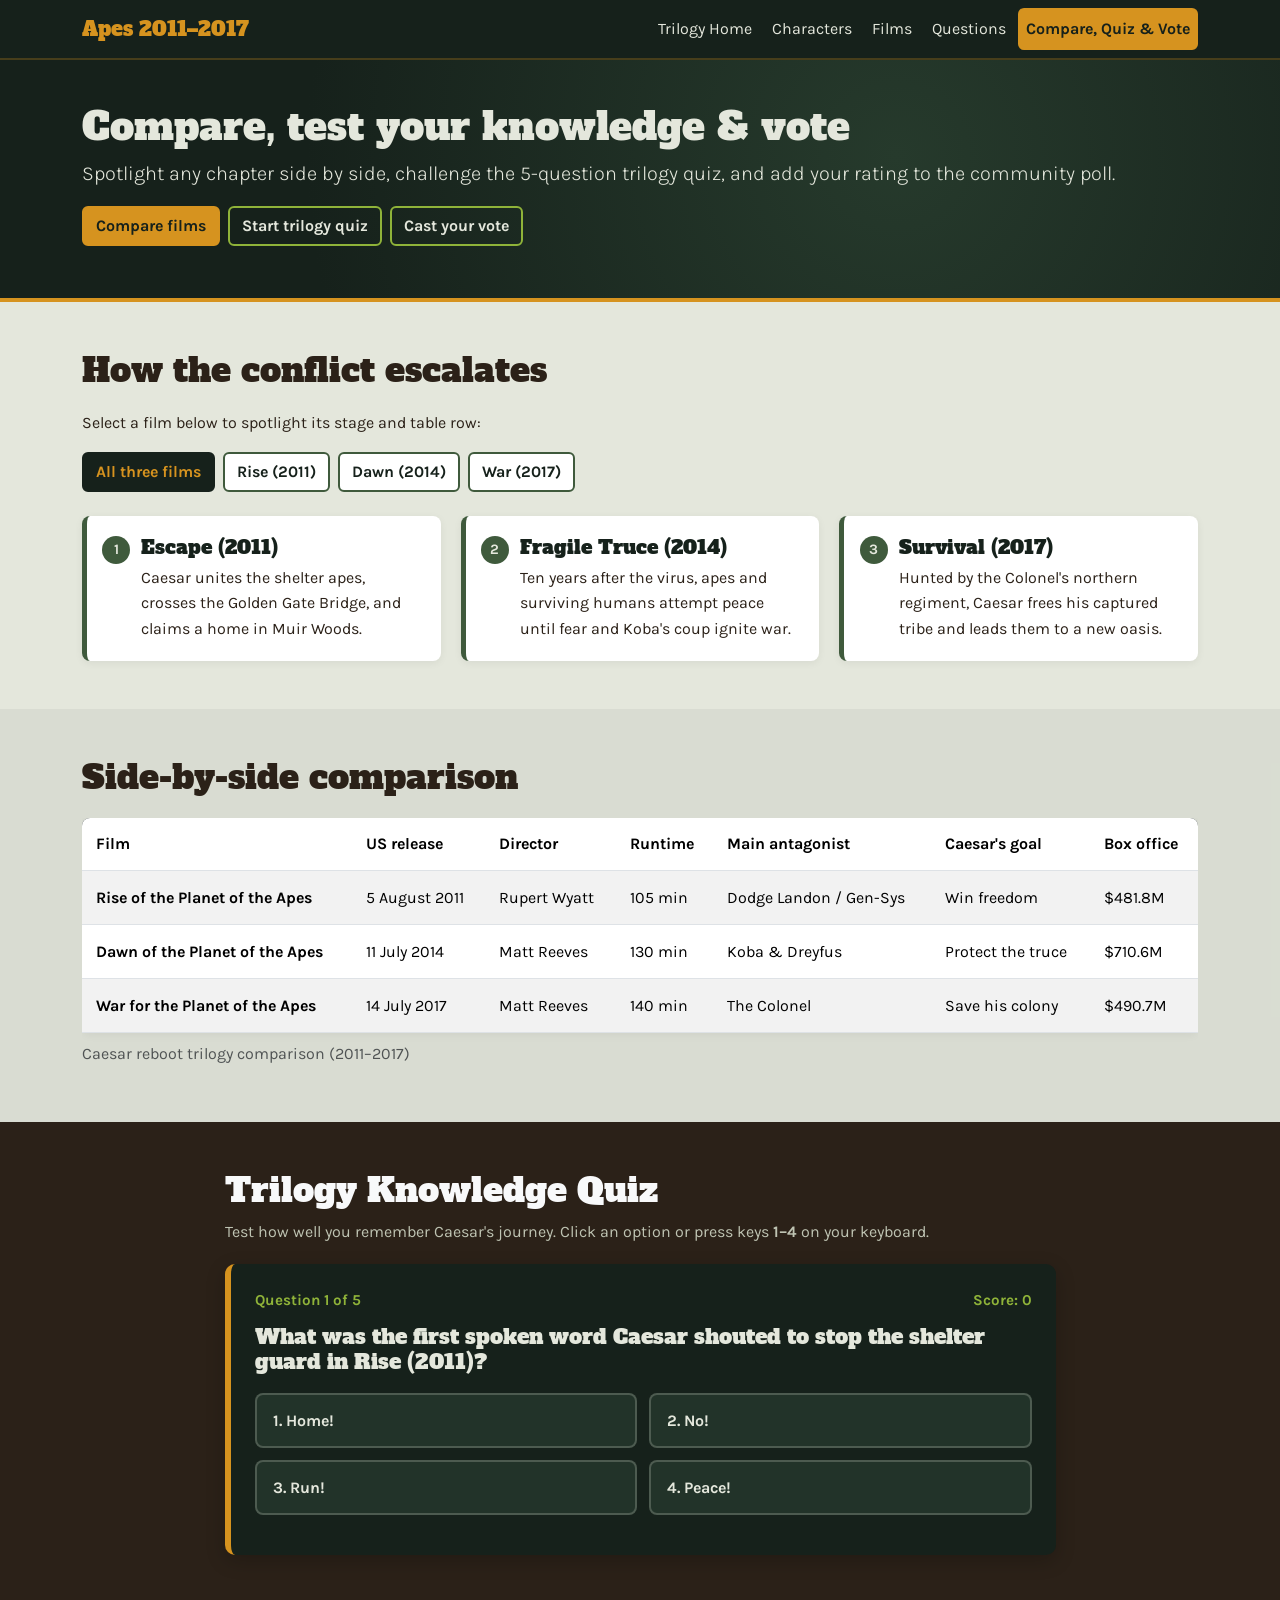
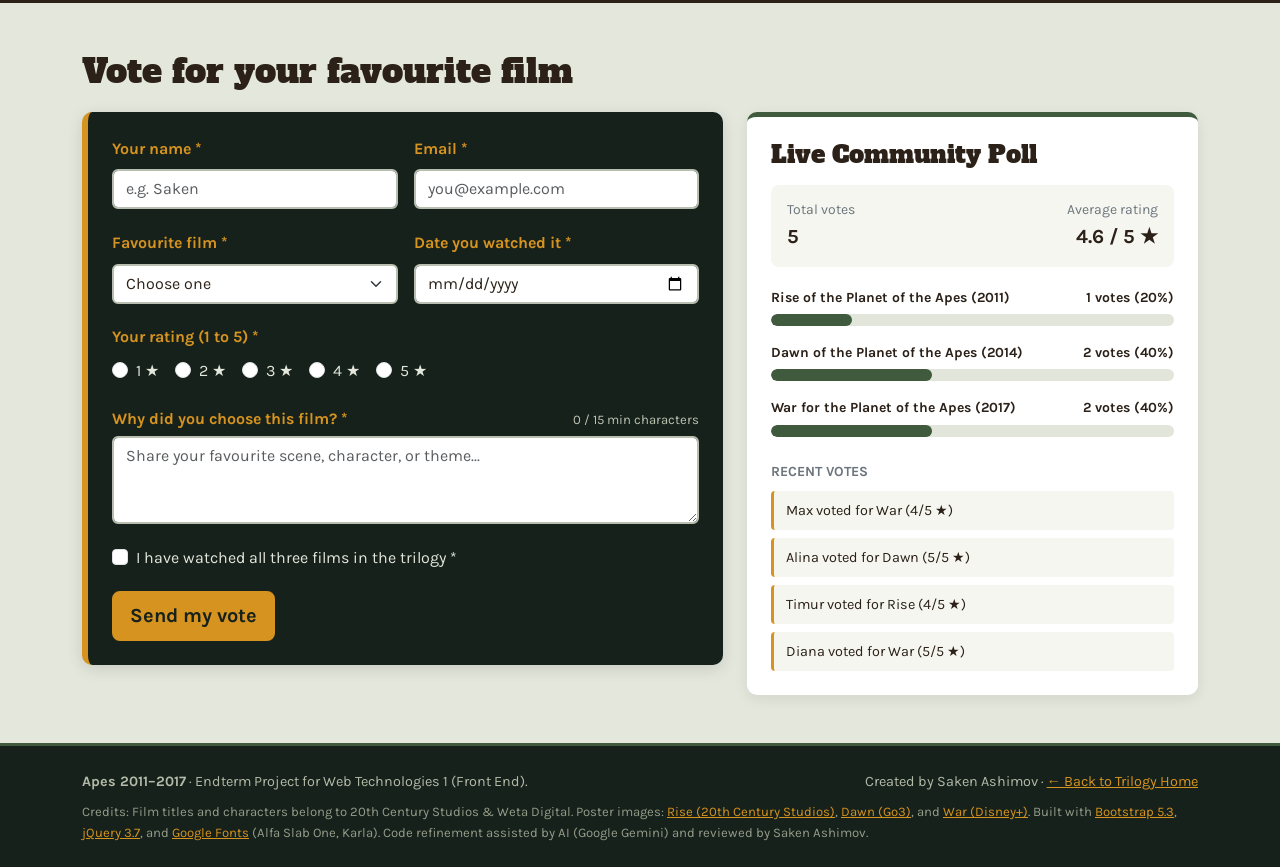
==== commit 25025baa: "Add exact poster image source links to footer credits" ====
--- a/compare.html
+++ b/compare.html
@@ -310,7 +310,14 @@
         <span>Created by Saken Ashimov · <a href="index.html">← Back to Trilogy Home</a></span>
       </div>
       <p class="footer-credits mb-0">
-        Credits: Planet of the Apes films, characters, and poster images belong to 20th Century Studios &amp; Weta Digital. Built using Bootstrap 5.3, jQuery 3.7, and Google Fonts (Alfa Slab One, Karla). Code refinement assisted by AI (Google Gemini) and reviewed by the author.
+        Credits: Film titles and characters belong to 20th Century Studios &amp; Weta Digital. Poster images:
+        <a href="https://www.20thcenturystudios.com/movies/rise-of-the-planet-of-the-apes" target="_blank" rel="noopener">Rise (20th Century Studios)</a>,
+        <a href="https://go3.ee/ru/tvod/planeta-obezyan-revolyuciya,vod-5010408" target="_blank" rel="noopener">Dawn (Go3)</a>, and
+        <a href="https://www.disneyplus.com/en-ms/browse/entity-5a4ea809-3032-453f-a1b7-78b38ebaa8d4" target="_blank" rel="noopener">War (Disney+)</a>.
+        Built with <a href="https://getbootstrap.com/" target="_blank" rel="noopener">Bootstrap 5.3</a>,
+        <a href="https://jquery.com/" target="_blank" rel="noopener">jQuery 3.7</a>, and
+        <a href="https://fonts.google.com/" target="_blank" rel="noopener">Google Fonts</a> (Alfa Slab One, Karla).
+        Code refinement assisted by AI (Google Gemini) and reviewed by Saken Ashimov.
       </p>
     </div>
   </footer>
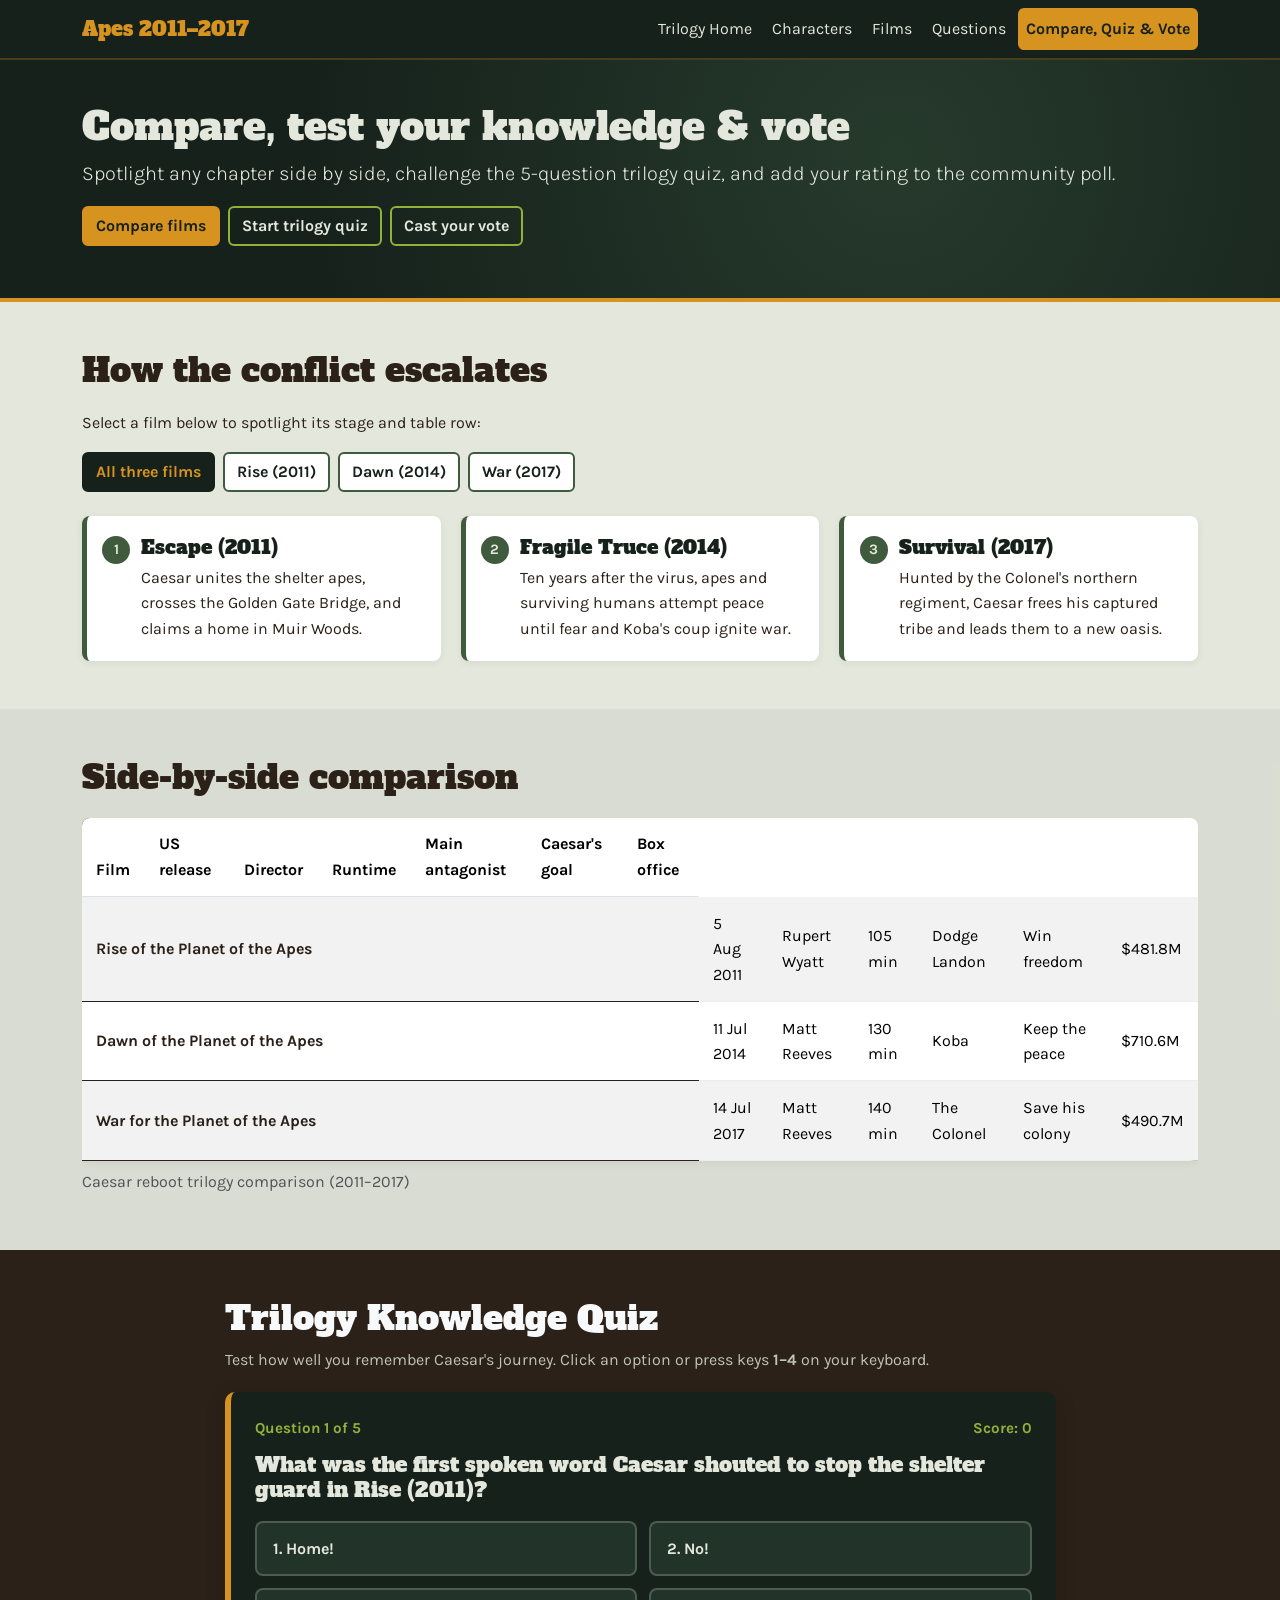
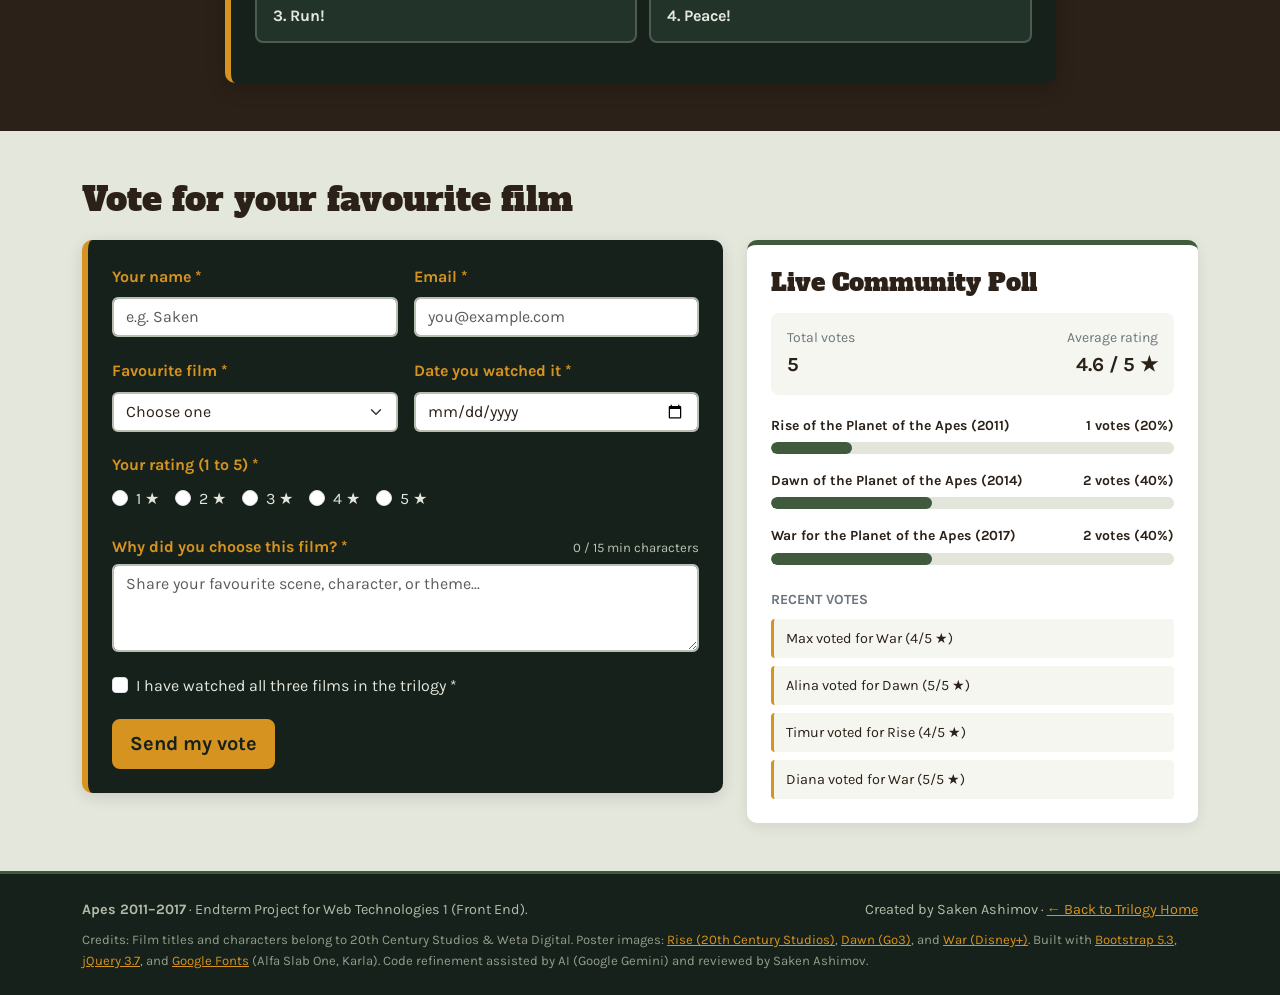
==== commit 4024213f: "Make comparison table stack into mobile cards at 375px" ====
--- a/compare.html
+++ b/compare.html
@@ -94,30 +94,30 @@
             <tbody>
               <tr data-film="Rise">
                 <th scope="row">Rise of the Planet of the Apes</th>
-                <td>5 August 2011</td>
-                <td>Rupert Wyatt</td>
-                <td>105 min</td>
-                <td>Dodge Landon / Gen-Sys</td>
-                <td>Win freedom</td>
-                <td>$481.8M</td>
+                <td data-label="US release">5 Aug 2011</td>
+                <td data-label="Director">Rupert Wyatt</td>
+                <td data-label="Runtime">105 min</td>
+                <td data-label="Antagonist">Dodge Landon</td>
+                <td data-label="Caesar's goal">Win freedom</td>
+                <td data-label="Box office">$481.8M</td>
               </tr>
               <tr data-film="Dawn">
                 <th scope="row">Dawn of the Planet of the Apes</th>
-                <td>11 July 2014</td>
-                <td>Matt Reeves</td>
-                <td>130 min</td>
-                <td>Koba &amp; Dreyfus</td>
-                <td>Protect the truce</td>
-                <td>$710.6M</td>
+                <td data-label="US release">11 Jul 2014</td>
+                <td data-label="Director">Matt Reeves</td>
+                <td data-label="Runtime">130 min</td>
+                <td data-label="Antagonist">Koba</td>
+                <td data-label="Caesar's goal">Keep the peace</td>
+                <td data-label="Box office">$710.6M</td>
               </tr>
               <tr data-film="War">
                 <th scope="row">War for the Planet of the Apes</th>
-                <td>14 July 2017</td>
-                <td>Matt Reeves</td>
-                <td>140 min</td>
-                <td>The Colonel</td>
-                <td>Save his colony</td>
-                <td>$490.7M</td>
+                <td data-label="US release">14 Jul 2017</td>
+                <td data-label="Director">Matt Reeves</td>
+                <td data-label="Runtime">140 min</td>
+                <td data-label="Antagonist">The Colonel</td>
+                <td data-label="Caesar's goal">Save his colony</td>
+                <td data-label="Box office">$490.7M</td>
               </tr>
             </tbody>
           </table>
--- a/css/style.css
+++ b/css/style.css
@@ -529,31 +529,71 @@
   margin-bottom: 0.35rem;
 }
 
-/* Comparison Table */
+/* Comparison Table (Mobile-First stacked cards at 375px, full table from 768px) */
 .table-section {
   background: rgba(22, 33, 27, 0.05);
 }
 
 .table-section .table {
+  background: transparent;
+  margin-bottom: 0;
+}
+
+.film-table thead {
+  display: none;
+  background: var(--forest);
+  color: var(--fog);
+}
+
+.film-table tbody,
+.film-table tr,
+.film-table th,
+.film-table td {
+  display: block;
+  width: 100%;
+}
+
+.film-table tbody tr {
   background: #ffffff;
   border-radius: 8px;
   overflow: hidden;
-  box-shadow: 0 2px 10px rgba(0, 0, 0, 0.05);
-}
-
-.film-table thead {
+  margin-bottom: 1rem;
+  box-shadow: 0 2px 10px rgba(0, 0, 0, 0.06);
+  border: 1px solid rgba(22, 33, 27, 0.12);
+}
+
+.film-table tbody tr:last-child {
+  margin-bottom: 0;
+}
+
+.film-table tbody th[scope="row"] {
   background: var(--forest);
-  color: var(--fog);
-}
-
-.film-table th,
-.film-table td {
-  padding: 0.85rem 0.9rem;
+  color: var(--amber);
+  font-weight: 700;
+  padding: 0.75rem 1rem;
+}
+
+.film-table tbody td {
+  display: flex;
+  justify-content: space-between;
+  align-items: center;
+  gap: 1rem;
+  padding: 0.6rem 1rem;
+  border-bottom: 1px solid rgba(22, 33, 27, 0.08);
+  text-align: right;
+}
+
+.film-table tbody td::before {
+  content: attr(data-label);
+  font-weight: 700;
+  color: var(--forest);
+  text-align: left;
 }
 
 .film-table tbody tr.spotlight-match th,
 .film-table tbody tr.spotlight-match td {
   background-color: #fff6e0 !important;
+  color: var(--bark);
 }
 
 /* Quiz Section */
@@ -826,9 +866,59 @@
   .quiz-options {
     grid-template-columns: repeat(2, 1fr);
   }
+
+  .table-section .table {
+    background: #ffffff;
+    border-radius: 8px;
+    overflow: hidden;
+    box-shadow: 0 2px 10px rgba(0, 0, 0, 0.05);
+  }
+
+  .film-table thead {
+    display: table-header-group;
+  }
+
+  .film-table tbody {
+    display: table-row-group;
+  }
+
+  .film-table tbody tr {
+    display: table-row;
+    border: 0;
+    box-shadow: none;
+    margin-bottom: 0;
+  }
+
+  .film-table th,
+  .film-table td,
+  .film-table tbody th[scope="row"],
+  .film-table tbody td {
+    display: table-cell;
+    width: auto;
+    padding: 0.65rem 0.6rem;
+    text-align: left;
+    font-size: 0.92rem;
+  }
+
+  .film-table tbody th[scope="row"] {
+    background: transparent;
+    color: var(--bark);
+  }
+
+  .film-table tbody td::before {
+    display: none;
+  }
 }
 
 @media (min-width: 992px) {
+  .film-table th,
+  .film-table td,
+  .film-table tbody th[scope="row"],
+  .film-table tbody td {
+    padding: 0.85rem 0.9rem;
+    font-size: 1rem;
+  }
+
   .hero-title {
     font-size: 3.05rem;
   }
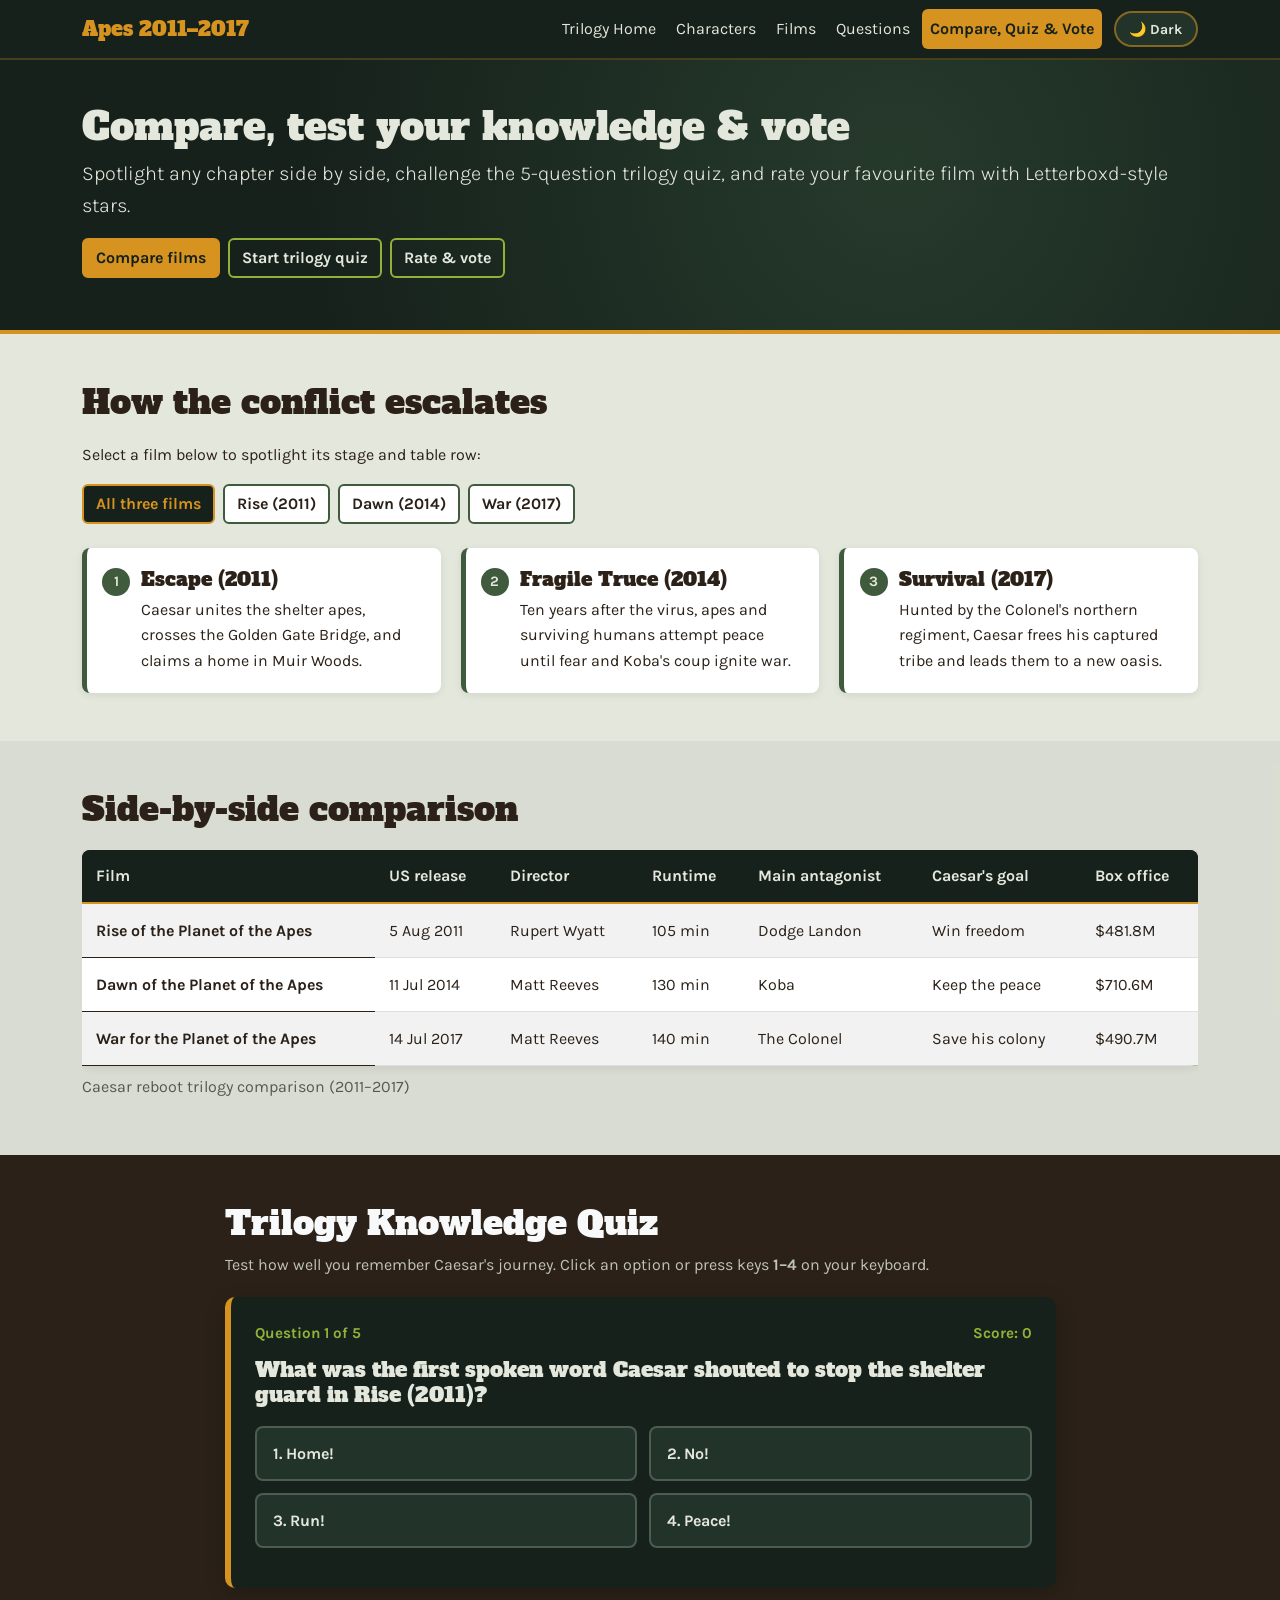
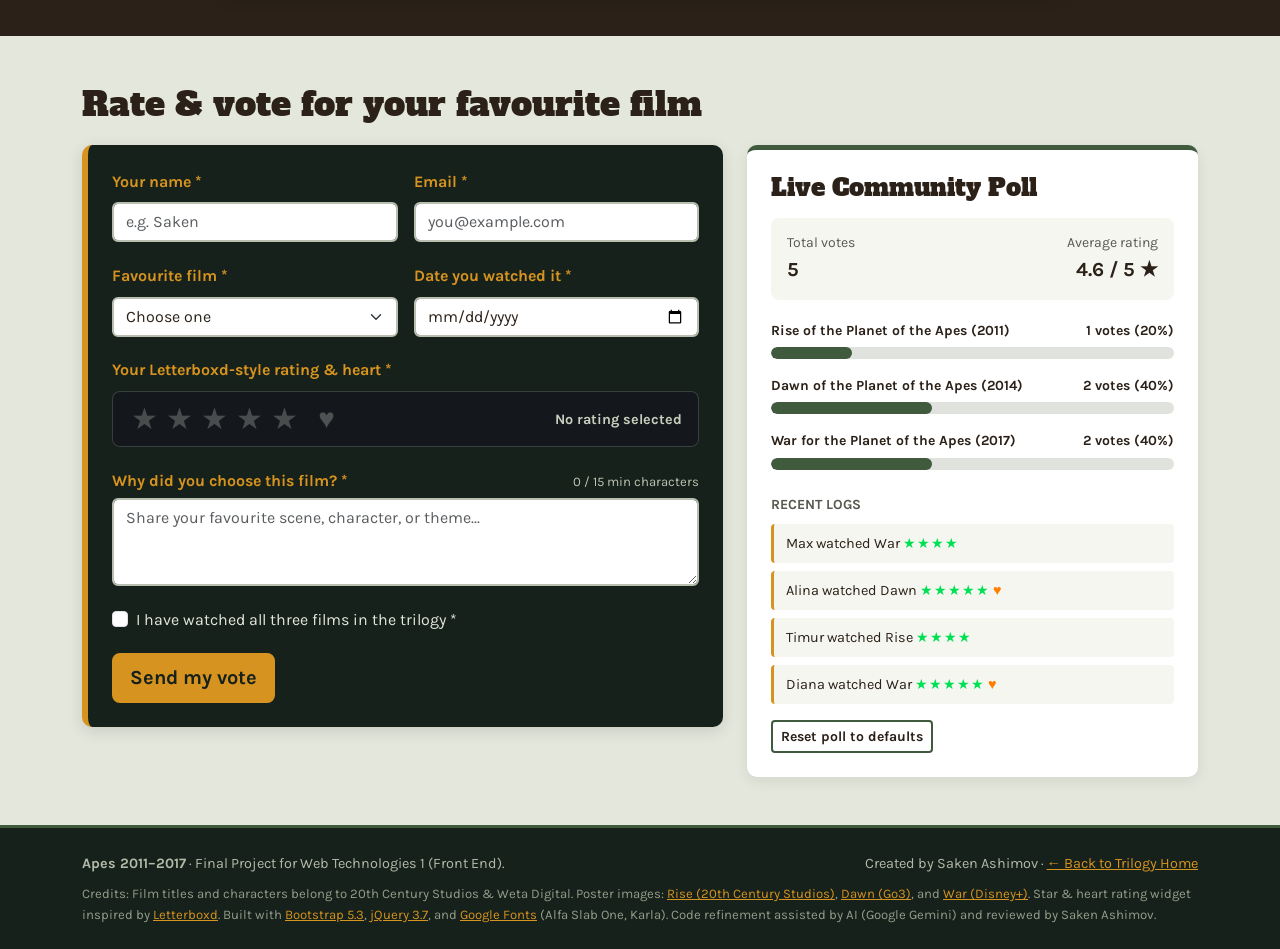
==== commit 92ece4e9: "Add Letterboxd-style star and heart rating widget to vote form" ====
--- a/compare.html
+++ b/compare.html
@@ -21,12 +21,15 @@
         <span class="navbar-toggler-icon"></span>
       </button>
       <div class="collapse navbar-collapse" id="menu">
-        <ul class="navbar-nav ms-auto gap-lg-1">
+        <ul class="navbar-nav ms-auto align-items-lg-center gap-1">
           <li class="nav-item"><a class="nav-link" href="index.html">Trilogy Home</a></li>
           <li class="nav-item"><a class="nav-link" href="index.html#cast">Characters</a></li>
           <li class="nav-item"><a class="nav-link" href="index.html#films">Films</a></li>
           <li class="nav-item"><a class="nav-link" href="index.html#faq">Questions</a></li>
           <li class="nav-item"><a class="nav-link active" href="compare.html" aria-current="page">Compare, Quiz &amp; Vote</a></li>
+          <li class="nav-item ms-lg-2 mt-2 mt-lg-0">
+            <button type="button" id="theme-toggle" class="btn btn-sm theme-toggle-btn" aria-pressed="false">🌙 Dark</button>
+          </li>
         </ul>
       </div>
     </div>
@@ -35,11 +38,11 @@
   <header class="page-head">
     <div class="container">
       <h1 class="page-title">Compare, test your knowledge &amp; vote</h1>
-      <p class="lead mb-3">Spotlight any chapter side by side, challenge the 5-question trilogy quiz, and add your rating to the community poll.</p>
+      <p class="lead mb-3">Spotlight any chapter side by side, challenge the 5-question trilogy quiz, and rate your favourite film with Letterboxd-style stars.</p>
       <div class="d-flex flex-wrap gap-2">
         <a href="#escalation" class="btn btn-ember">Compare films</a>
         <a href="#quiz" class="btn btn-moss-outline">Start trilogy quiz</a>
-        <a href="#vote" class="btn btn-moss-outline">Cast your vote</a>
+        <a href="#vote" class="btn btn-moss-outline">Rate &amp; vote</a>
       </div>
     </div>
   </header>
@@ -162,7 +165,7 @@
 
     <section class="py-5" id="vote">
       <div class="container">
-        <h2 class="section-title">Vote for your favourite film</h2>
+        <h2 class="section-title">Rate &amp; vote for your favourite film</h2>
         <div class="row g-4 align-items-start">
           <div class="col-12 col-lg-7">
             <div id="vote-success" class="success-banner" role="status"></div>
@@ -171,13 +174,13 @@
               <div class="row g-3">
                 <div class="col-12 col-md-6">
                   <label class="form-label" for="voter-name">Your name *</label>
-                  <input class="form-control" type="text" id="voter-name" name="name" placeholder="e.g. Saken" required>
+                  <input class="form-control" type="text" id="voter-name" name="name" autocomplete="name" placeholder="e.g. Saken" required>
                   <p class="error-text" id="err-name"></p>
                 </div>
 
                 <div class="col-12 col-md-6">
                   <label class="form-label" for="voter-email">Email *</label>
-                  <input class="form-control" type="email" id="voter-email" name="email" placeholder="you@example.com" required>
+                  <input class="form-control" type="email" id="voter-email" name="email" autocomplete="email" placeholder="you@example.com" required>
                   <p class="error-text" id="err-email"></p>
                 </div>
 
@@ -199,28 +202,18 @@
                 </div>
 
                 <div class="col-12">
-                  <span class="form-label d-block">Your rating (1 to 5) *</span>
-                  <div class="d-flex flex-wrap gap-3">
-                    <div class="form-check">
-                      <input class="form-check-input" type="radio" name="rating" id="r1" value="1">
-                      <label class="form-check-label" for="r1">1 ★</label>
+                  <span class="form-label d-block">Your Letterboxd-style rating &amp; heart *</span>
+                  <div class="letterboxd-box" id="letterboxd-rating">
+                    <div class="star-group" id="star-group" role="group" aria-label="Rate from 1 to 5 stars">
+                      <button type="button" class="star-btn" data-value="1" aria-label="1 star" aria-pressed="false">★</button>
+                      <button type="button" class="star-btn" data-value="2" aria-label="2 stars" aria-pressed="false">★</button>
+                      <button type="button" class="star-btn" data-value="3" aria-label="3 stars" aria-pressed="false">★</button>
+                      <button type="button" class="star-btn" data-value="4" aria-label="4 stars" aria-pressed="false">★</button>
+                      <button type="button" class="star-btn" data-value="5" aria-label="5 stars" aria-pressed="false">★</button>
                     </div>
-                    <div class="form-check">
-                      <input class="form-check-input" type="radio" name="rating" id="r2" value="2">
-                      <label class="form-check-label" for="r2">2 ★</label>
-                    </div>
-                    <div class="form-check">
-                      <input class="form-check-input" type="radio" name="rating" id="r3" value="3">
-                      <label class="form-check-label" for="r3">3 ★</label>
-                    </div>
-                    <div class="form-check">
-                      <input class="form-check-input" type="radio" name="rating" id="r4" value="4">
-                      <label class="form-check-label" for="r4">4 ★</label>
-                    </div>
-                    <div class="form-check">
-                      <input class="form-check-input" type="radio" name="rating" id="r5" value="5">
-                      <label class="form-check-label" for="r5">5 ★</label>
-                    </div>
+                    <button type="button" class="heart-btn" id="voter-like" aria-label="Mark film as liked" aria-pressed="false" title="Like this film">♥</button>
+                    <span id="rating-readout" class="rating-readout">No rating selected</span>
+                    <input type="hidden" id="voter-rating" name="rating" value="0">
                   </div>
                   <p class="error-text" id="err-rating"></p>
                 </div>
@@ -255,11 +248,11 @@
 
               <div class="poll-summary">
                 <div>
-                  <span class="d-block small text-secondary">Total votes</span>
+                  <span class="d-block small poll-muted">Total votes</span>
                   <strong id="poll-total" class="fs-5">5</strong>
                 </div>
                 <div class="text-end">
-                  <span class="d-block small text-secondary">Average rating</span>
+                  <span class="d-block small poll-muted">Average rating</span>
                   <strong id="poll-avg" class="fs-5">4.6 / 5 ★</strong>
                 </div>
               </div>
@@ -294,8 +287,10 @@
                 </div>
               </div>
 
-              <p class="fw-bold small text-uppercase text-secondary mb-2">Recent votes</p>
+              <p class="fw-bold small text-uppercase poll-muted mb-2">Recent logs</p>
               <ul id="poll-recent" class="poll-recent"></ul>
+
+              <button type="button" id="reset-votes" class="btn btn-bark-outline btn-sm mt-3">Reset poll to defaults</button>
             </aside>
           </div>
         </div>
@@ -306,7 +301,7 @@
   <footer class="site-footer py-4">
     <div class="container">
       <div class="d-flex flex-column flex-md-row justify-content-between gap-2 mb-2">
-        <span><strong>Apes 2011–2017</strong> · Endterm Project for Web Technologies 1 (Front End).</span>
+        <span><strong>Apes 2011–2017</strong> · Final Project for Web Technologies 1 (Front End).</span>
         <span>Created by Saken Ashimov · <a href="index.html">← Back to Trilogy Home</a></span>
       </div>
       <p class="footer-credits mb-0">
@@ -314,6 +309,7 @@
         <a href="https://www.20thcenturystudios.com/movies/rise-of-the-planet-of-the-apes" target="_blank" rel="noopener">Rise (20th Century Studios)</a>,
         <a href="https://go3.ee/ru/tvod/planeta-obezyan-revolyuciya,vod-5010408" target="_blank" rel="noopener">Dawn (Go3)</a>, and
         <a href="https://www.disneyplus.com/en-ms/browse/entity-5a4ea809-3032-453f-a1b7-78b38ebaa8d4" target="_blank" rel="noopener">War (Disney+)</a>.
+        Star &amp; heart rating widget inspired by <a href="https://letterboxd.com/" target="_blank" rel="noopener">Letterboxd</a>.
         Built with <a href="https://getbootstrap.com/" target="_blank" rel="noopener">Bootstrap 5.3</a>,
         <a href="https://jquery.com/" target="_blank" rel="noopener">jQuery 3.7</a>, and
         <a href="https://fonts.google.com/" target="_blank" rel="noopener">Google Fonts</a> (Alfa Slab One, Karla).
@@ -326,6 +322,7 @@
 
   <script src="https://code.jquery.com/jquery-3.7.1.min.js"></script>
   <script src="https://cdn.jsdelivr.net/npm/bootstrap@5.3.8/dist/js/bootstrap.bundle.min.js"></script>
+  <script src="js/theme.js"></script>
   <script src="js/quiz.js"></script>
   <script src="js/vote.js"></script>
   <script src="js/effects.js"></script>
--- a/css/style.css
+++ b/css/style.css
@@ -1,15 +1,35 @@
 :root {
+  --bg-main: #e4e7dc;
+  --bg-surface: #ffffff;
+  --bg-card: #f5f6ef;
+  --bg-subtle: rgba(22, 33, 27, 0.05);
+  --text-main: #2b2118;
+  --text-muted: #55594f;
+  --border-soft: rgba(22, 33, 27, 0.14);
+
   --forest: #16211b;
   --forest-light: #223329;
   --moss: #3f5a3c;
   --fog: #e4e7dc;
-  --card-bg: #f5f6ef;
   --bark: #2b2118;
   --amber: #d6931f;
   --amber-hover: #ecab3a;
   --eye-green: #8fb339;
-  --ash: #55594f;
   --error: #ff6b6b;
+
+  /* Letterboxd-inspired rating colors */
+  --lb-green: #00e054;
+  --lb-orange: #ff8000;
+}
+
+body.dark-mode {
+  --bg-main: #0e1511;
+  --bg-surface: #18241d;
+  --bg-card: #1d2b23;
+  --bg-subtle: rgba(228, 231, 220, 0.04);
+  --text-main: #e8ece2;
+  --text-muted: #b5bdb0;
+  --border-soft: rgba(228, 231, 220, 0.16);
 }
 
 * {
@@ -22,11 +42,12 @@
 
 body {
   font-family: "Karla", sans-serif;
-  background: var(--fog);
-  color: var(--bark);
+  background: var(--bg-main);
+  color: var(--text-main);
   line-height: 1.6;
   margin: 0;
   overflow-x: hidden;
+  transition: background-color 0.25s ease, color 0.25s ease;
 }
 
 h1, h2, h3, .brand {
@@ -56,6 +77,7 @@
 .section-title {
   font-size: 1.75rem;
   margin-bottom: 1.25rem;
+  color: var(--text-main);
 }
 
 /* Navigation bar */
@@ -71,7 +93,7 @@
 
 .site-nav .nav-link {
   color: var(--fog);
-  padding: 0.5rem 0.85rem;
+  padding: 0.45rem 0.75rem;
   border-radius: 6px;
   transition: color 0.2s ease, background-color 0.2s ease;
 }
@@ -84,6 +106,23 @@
   color: var(--forest) !important;
   background: var(--amber);
   font-weight: 700;
+}
+
+.theme-toggle-btn {
+  background: var(--forest-light);
+  color: var(--fog);
+  border: 2px solid rgba(214, 147, 31, 0.55);
+  border-radius: 99px;
+  font-weight: 700;
+  padding: 0.35rem 0.85rem;
+  white-space: nowrap;
+  transition: background-color 0.2s ease, border-color 0.2s ease, color 0.2s ease;
+}
+
+.theme-toggle-btn:hover {
+  background: var(--amber);
+  color: var(--forest);
+  border-color: var(--amber);
 }
 
 /* Custom buttons (no default Bootstrap look) */
@@ -115,8 +154,8 @@
 }
 
 .btn-bark-outline {
-  background: #ffffff;
-  color: var(--forest);
+  background: var(--bg-surface);
+  color: var(--text-main);
   border: 2px solid var(--moss);
   font-weight: 700;
 }
@@ -125,7 +164,7 @@
 .btn-bark-outline.active {
   background: var(--forest);
   color: var(--amber);
-  border-color: var(--forest);
+  border-color: var(--amber);
 }
 
 /* Hero & Interactive Caesar Eyes */
@@ -235,7 +274,7 @@
   border-left: 4px solid var(--moss);
   padding-left: 1rem;
   font-size: 1.15rem;
-  color: var(--ash);
+  color: var(--text-muted);
 }
 
 /* Character Archive (JS Dynamic Section) */
@@ -245,13 +284,19 @@
   padding: 3rem 0;
 }
 
+body.dark-mode .cast {
+  background: #141c17;
+  border-top: 1px solid var(--border-soft);
+  border-bottom: 1px solid var(--border-soft);
+}
+
 .cast-intro {
   color: #bfc4b3;
   margin-bottom: 1.25rem;
 }
 
 .archive-controls {
-  background: rgba(22, 33, 27, 0.75);
+  background: rgba(22, 33, 27, 0.85);
   border: 1px solid rgba(228, 231, 220, 0.16);
   border-radius: 8px;
   padding: 1rem;
@@ -360,13 +405,18 @@
 
 /* Film Cards */
 .film-card {
-  border: 1px solid rgba(43, 33, 24, 0.12);
-  background: var(--card-bg);
+  border: 1px solid var(--border-soft);
+  background: var(--bg-card);
+  color: var(--text-main);
   border-radius: 8px;
   overflow: hidden;
   position: relative;
   top: 0;
-  box-shadow: 0 3px 10px rgba(0, 0, 0, 0.06);
+  box-shadow: 0 3px 10px rgba(0, 0, 0, 0.08);
+}
+
+.film-card .card-title {
+  color: var(--text-main);
 }
 
 .film-img {
@@ -377,8 +427,12 @@
   display: block;
 }
 
+body.dark-mode .film-img {
+  filter: brightness(0.92);
+}
+
 .film-meta {
-  color: var(--ash);
+  color: var(--text-muted);
   font-weight: 700;
   font-size: 0.9rem;
 }
@@ -387,9 +441,9 @@
   display: none;
   margin-top: 0.75rem;
   padding-top: 0.75rem;
-  border-top: 1px solid rgba(43, 33, 24, 0.15);
+  border-top: 1px solid var(--border-soft);
   font-size: 0.92rem;
-  color: var(--bark);
+  color: var(--text-main);
 }
 
 /* Custom jQuery FAQ Accordion */
@@ -400,9 +454,9 @@
 }
 
 .faq-item {
-  background: #ffffff;
+  background: var(--bg-surface);
   border-radius: 8px;
-  border: 1px solid rgba(22, 33, 27, 0.15);
+  border: 1px solid var(--border-soft);
   overflow: hidden;
 }
 
@@ -413,8 +467,8 @@
 .faq-question {
   width: 100%;
   text-align: left;
-  background: #ffffff;
-  color: var(--forest);
+  background: var(--bg-surface);
+  color: var(--text-main);
   border: 0;
   padding: 1rem 1.25rem;
   font-family: "Karla", sans-serif;
@@ -429,7 +483,7 @@
 }
 
 .faq-question:hover {
-  background: #f0f2ea;
+  background: var(--bg-card);
 }
 
 .faq-question.open {
@@ -446,8 +500,9 @@
 .faq-answer {
   display: none;
   padding: 1rem 1.25rem;
-  background: #fafbf7;
-  border-top: 1px solid rgba(22, 33, 27, 0.1);
+  background: var(--bg-card);
+  color: var(--text-main);
+  border-top: 1px solid var(--border-soft);
 }
 
 .faq-item:first-child .faq-answer {
@@ -487,11 +542,12 @@
 
 .path-step {
   position: relative;
-  background: #ffffff;
+  background: var(--bg-surface);
+  color: var(--text-main);
   padding: 1.25rem 1.25rem 1.25rem 3.4rem;
   border-radius: 8px;
   border-left: 5px solid var(--moss);
-  box-shadow: 0 2px 8px rgba(0, 0, 0, 0.06);
+  box-shadow: 0 2px 8px rgba(0, 0, 0, 0.08);
   transition: border-color 0.2s ease, box-shadow 0.2s ease;
 }
 
@@ -525,18 +581,23 @@
 
 .path-name {
   font-size: 1.2rem;
-  color: var(--forest);
+  color: var(--text-main);
   margin-bottom: 0.35rem;
 }
 
 /* Comparison Table (Mobile-First stacked cards at 375px, full table from 768px) */
 .table-section {
-  background: rgba(22, 33, 27, 0.05);
+  background: var(--bg-subtle);
 }
 
 .table-section .table {
   background: transparent;
   margin-bottom: 0;
+  color: var(--text-main);
+}
+
+.film-table caption {
+  color: var(--text-muted);
 }
 
 .film-table thead {
@@ -554,12 +615,13 @@
 }
 
 .film-table tbody tr {
-  background: #ffffff;
+  background: var(--bg-surface);
+  color: var(--text-main);
   border-radius: 8px;
   overflow: hidden;
   margin-bottom: 1rem;
-  box-shadow: 0 2px 10px rgba(0, 0, 0, 0.06);
-  border: 1px solid rgba(22, 33, 27, 0.12);
+  box-shadow: 0 2px 10px rgba(0, 0, 0, 0.08);
+  border: 1px solid var(--border-soft);
 }
 
 .film-table tbody tr:last-child {
@@ -579,27 +641,45 @@
   align-items: center;
   gap: 1rem;
   padding: 0.6rem 1rem;
-  border-bottom: 1px solid rgba(22, 33, 27, 0.08);
+  border-bottom: 1px solid var(--border-soft);
   text-align: right;
+  color: var(--text-main);
+  background-color: transparent;
 }
 
 .film-table tbody td::before {
   content: attr(data-label);
   font-weight: 700;
-  color: var(--forest);
+  color: var(--moss);
   text-align: left;
+}
+
+body.dark-mode .film-table tbody td::before {
+  color: var(--eye-green);
 }
 
 .film-table tbody tr.spotlight-match th,
 .film-table tbody tr.spotlight-match td {
   background-color: #fff6e0 !important;
-  color: var(--bark);
+  color: var(--bark) !important;
+}
+
+body.dark-mode .film-table tbody tr.spotlight-match th,
+body.dark-mode .film-table tbody tr.spotlight-match td {
+  background-color: #2f2a17 !important;
+  color: var(--amber) !important;
 }
 
 /* Quiz Section */
 .quiz-section {
   background: var(--bark);
   color: var(--fog);
+}
+
+body.dark-mode .quiz-section {
+  background: #141c17;
+  border-top: 1px solid var(--border-soft);
+  border-bottom: 1px solid var(--border-soft);
 }
 
 .quiz-card {
@@ -682,7 +762,7 @@
   color: #ffc2c2;
 }
 
-/* Vote Form & Validation States */
+/* Vote Form & Letterboxd Star + Heart Rating */
 .vote-form {
   background: var(--forest);
   color: var(--fog);
@@ -703,6 +783,17 @@
   color: var(--bark);
 }
 
+body.dark-mode .form-control,
+body.dark-mode .form-select {
+  background-color: #101914;
+  color: var(--fog);
+  border-color: #3f5a3c;
+}
+
+body.dark-mode .form-control::placeholder {
+  color: #8f9b8c;
+}
+
 .form-control:focus,
 .form-select:focus {
   border-color: var(--amber);
@@ -714,9 +805,86 @@
   border-color: var(--amber);
 }
 
+.letterboxd-box {
+  background: #14181c;
+  border: 1px solid rgba(228, 231, 220, 0.18);
+  border-radius: 8px;
+  padding: 0.75rem 1rem;
+  display: flex;
+  flex-wrap: wrap;
+  align-items: center;
+  gap: 0.75rem;
+}
+
+.star-group {
+  display: inline-flex;
+  align-items: center;
+  gap: 0.2rem;
+}
+
+.star-btn {
+  background: transparent;
+  border: 0;
+  padding: 0 0.15rem;
+  font-size: 1.9rem;
+  line-height: 1;
+  color: rgba(228, 231, 220, 0.25);
+  cursor: pointer;
+  transition: color 0.12s ease, transform 0.12s ease, text-shadow 0.12s ease;
+}
+
+.star-btn.hover-preview,
+.star-btn.active {
+  color: var(--lb-green);
+  text-shadow: 0 0 12px rgba(0, 224, 84, 0.35);
+  transform: scale(1.08);
+}
+
+.heart-btn {
+  background: transparent;
+  border: 0;
+  padding: 0 0.35rem;
+  font-size: 1.75rem;
+  line-height: 1;
+  color: rgba(228, 231, 220, 0.28);
+  cursor: pointer;
+  transition: color 0.15s ease, transform 0.15s ease;
+}
+
+.heart-btn:hover {
+  color: rgba(255, 128, 0, 0.7);
+  transform: scale(1.1);
+}
+
+.heart-btn.liked {
+  color: var(--lb-orange);
+  text-shadow: 0 0 12px rgba(255, 128, 0, 0.45);
+  transform: scale(1.15);
+}
+
+.rating-readout {
+  font-size: 0.9rem;
+  font-weight: 700;
+  color: #c9cfbd;
+  margin-left: auto;
+}
+
+.lb-stars {
+  color: var(--lb-green);
+  letter-spacing: 1px;
+}
+
+.lb-heart {
+  color: var(--lb-orange);
+}
+
 .input-error {
   border-color: var(--error) !important;
   background-color: #fff6f6 !important;
+}
+
+body.dark-mode .input-error {
+  background-color: #2f1818 !important;
 }
 
 .input-valid {
@@ -748,7 +916,8 @@
 
 /* Live Community Poll Panel */
 .poll-panel {
-  background: #ffffff;
+  background: var(--bg-surface);
+  color: var(--text-main);
   border-radius: 10px;
   border-top: 5px solid var(--moss);
   padding: 1.5rem;
@@ -759,16 +928,20 @@
   display: flex;
   justify-content: space-between;
   gap: 1rem;
-  background: var(--card-bg);
+  background: var(--bg-card);
   padding: 0.85rem 1rem;
   border-radius: 8px;
   margin-bottom: 1.25rem;
 }
 
+.poll-muted {
+  color: var(--text-muted);
+}
+
 .poll-bar-track {
   width: 100%;
   height: 12px;
-  background: #e2e5da;
+  background: rgba(128, 140, 120, 0.25);
   border-radius: 99px;
   overflow: hidden;
   margin-top: 0.3rem;
@@ -779,6 +952,10 @@
   background: var(--moss);
   border-radius: 99px;
   transition: width 0.35s ease;
+}
+
+body.dark-mode .poll-bar-fill {
+  background: var(--eye-green);
 }
 
 .poll-recent {
@@ -792,7 +969,8 @@
 }
 
 .poll-recent li {
-  background: var(--card-bg);
+  background: var(--bg-card);
+  color: var(--text-main);
   border-left: 3px solid var(--amber);
   padding: 0.5rem 0.75rem;
   border-radius: 4px;
@@ -868,10 +1046,15 @@
   }
 
   .table-section .table {
-    background: #ffffff;
+    background: var(--bg-surface);
     border-radius: 8px;
     overflow: hidden;
-    box-shadow: 0 2px 10px rgba(0, 0, 0, 0.05);
+    box-shadow: 0 2px 10px rgba(0, 0, 0, 0.08);
+  }
+
+  .film-table {
+    display: table;
+    width: 100%;
   }
 
   .film-table thead {
@@ -882,6 +1065,8 @@
     display: table-row-group;
   }
 
+  .film-table tr,
+  .film-table thead tr,
   .film-table tbody tr {
     display: table-row;
     border: 0;
@@ -891,18 +1076,30 @@
 
   .film-table th,
   .film-table td,
+  .film-table thead th,
   .film-table tbody th[scope="row"],
   .film-table tbody td {
     display: table-cell;
     width: auto;
-    padding: 0.65rem 0.6rem;
+    padding: 0.7rem 0.65rem;
     text-align: left;
     font-size: 0.92rem;
+    vertical-align: middle;
+  }
+
+  .film-table thead th {
+    background-color: var(--forest) !important;
+    color: var(--fog) !important;
+    border-bottom: 2px solid var(--amber);
   }
 
   .film-table tbody th[scope="row"] {
-    background: transparent;
-    color: var(--bark);
+    background-color: transparent;
+    color: var(--text-main);
+  }
+
+  .film-table tbody td {
+    border-bottom: 1px solid var(--border-soft);
   }
 
   .film-table tbody td::before {
@@ -913,6 +1110,7 @@
 @media (min-width: 992px) {
   .film-table th,
   .film-table td,
+  .film-table thead th,
   .film-table tbody th[scope="row"],
   .film-table tbody td {
     padding: 0.85rem 0.9rem;
